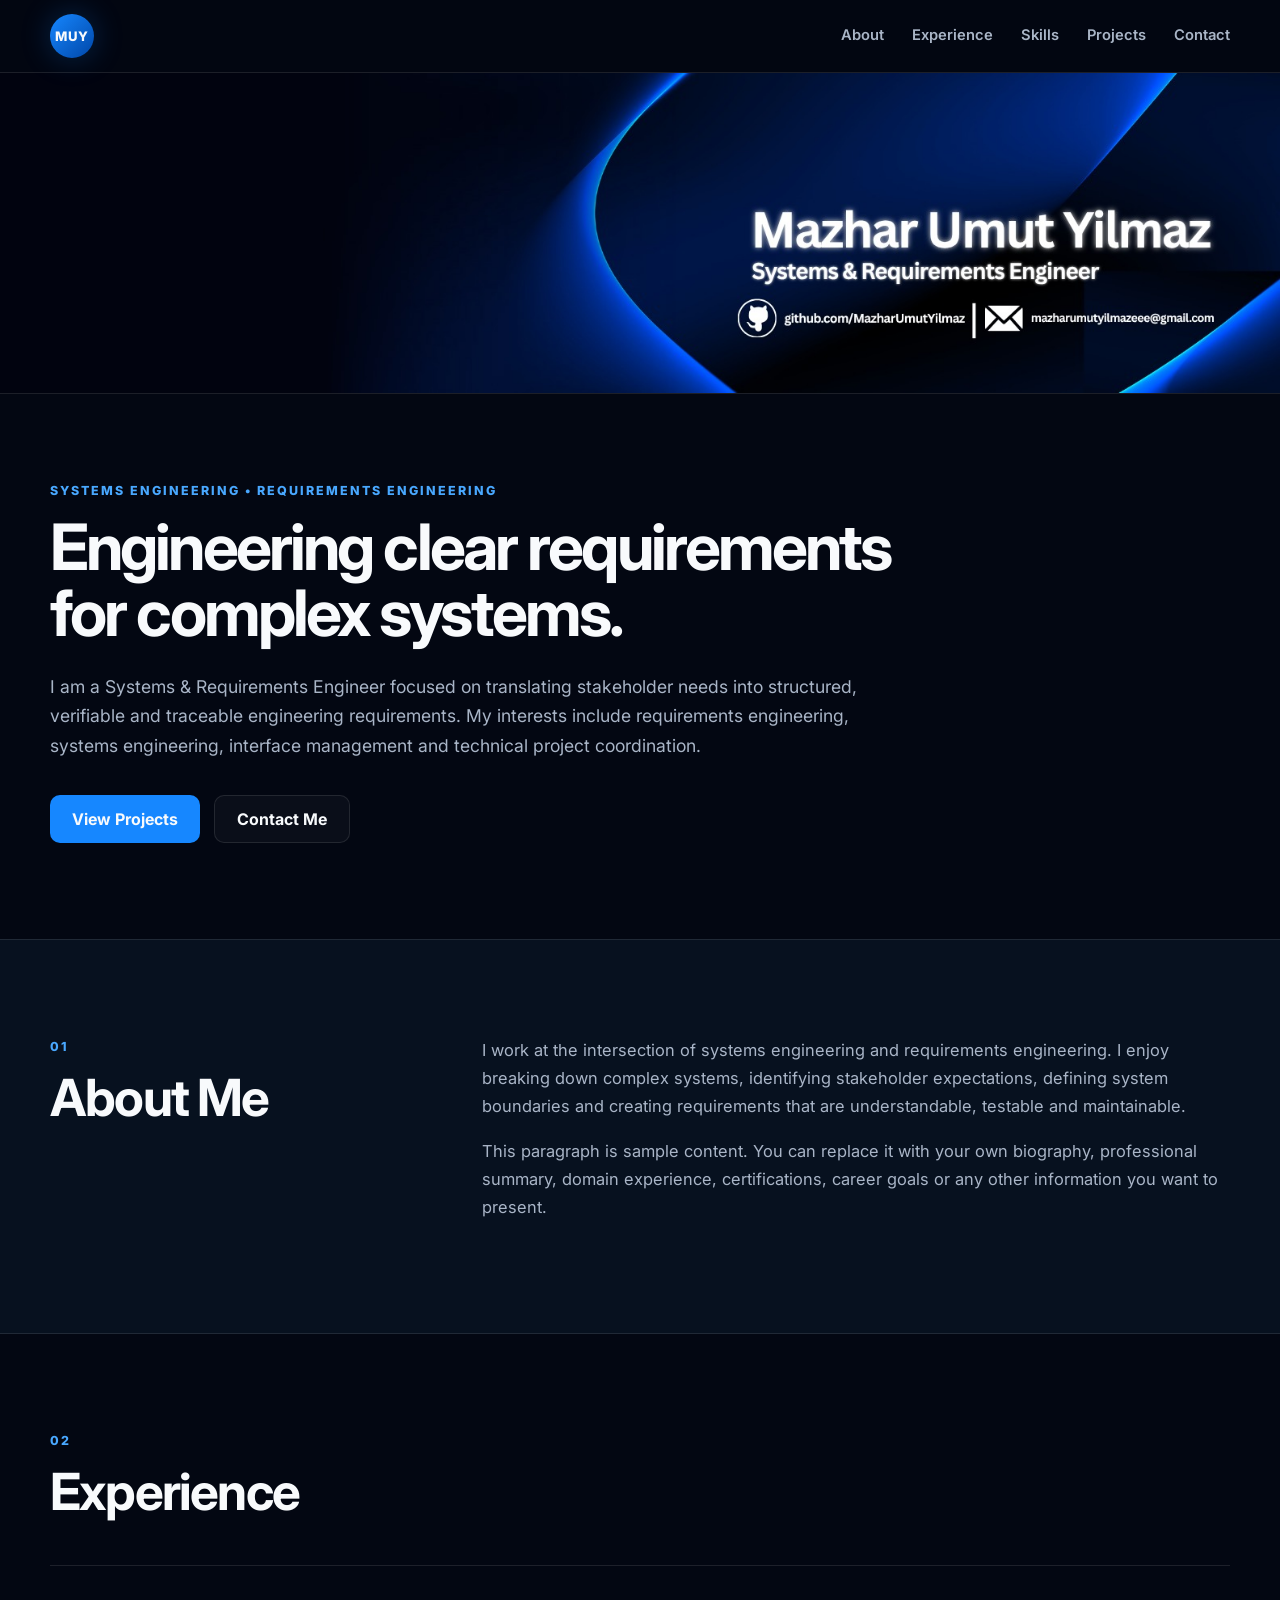
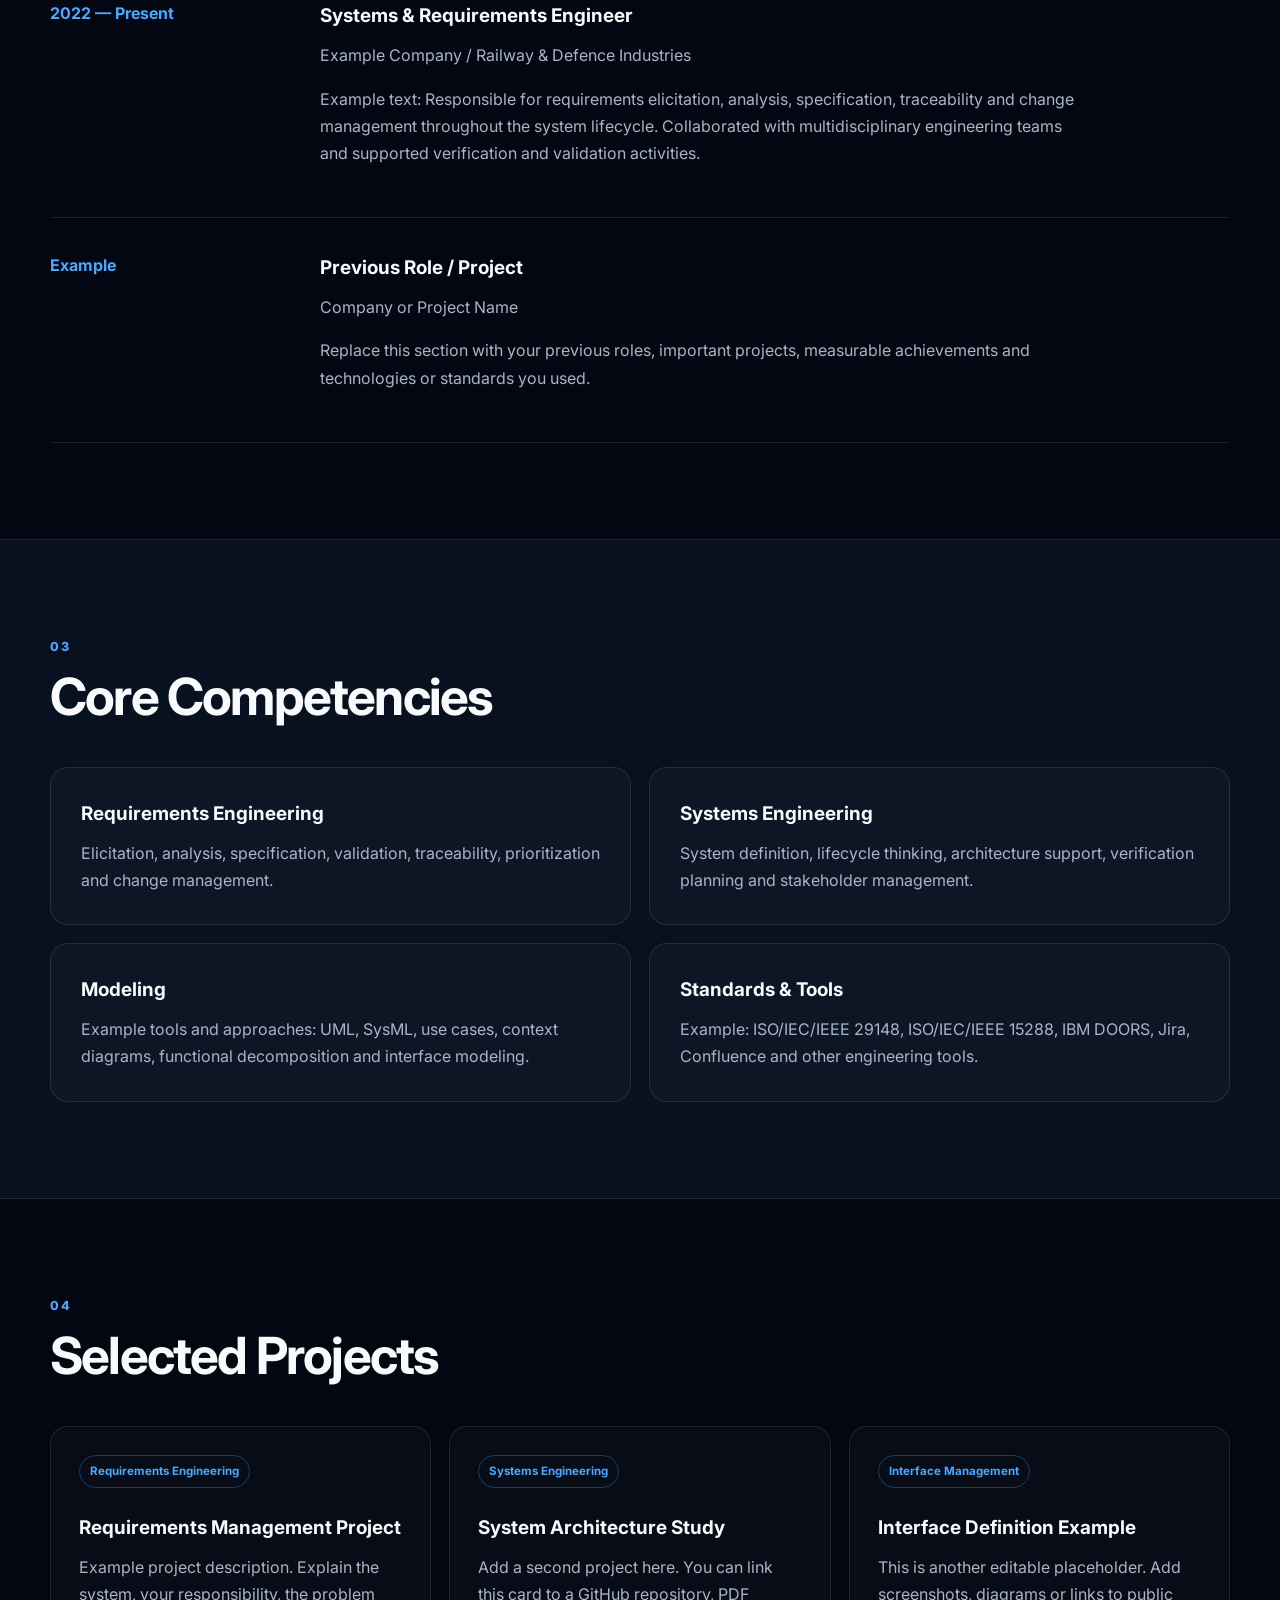
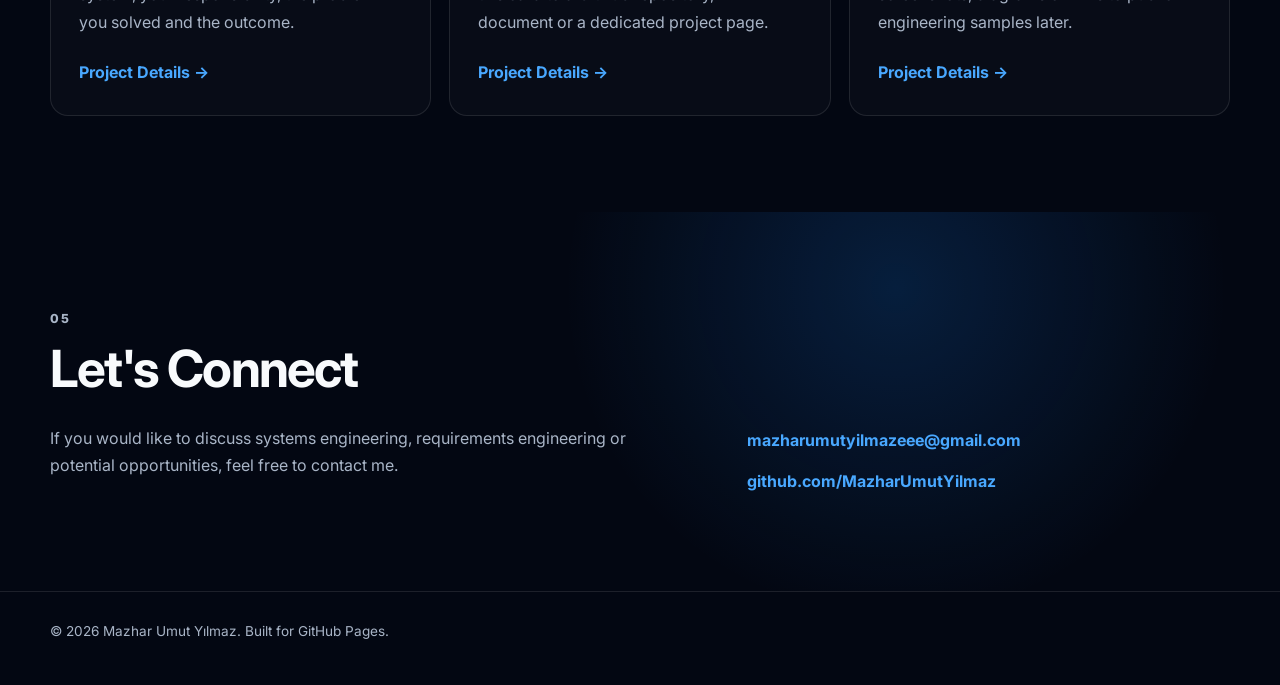
==== index.html @ 749cd2ac "Add files via upload" ====
<!DOCTYPE html>
<html lang="en">
<head>
  <meta charset="UTF-8" />
  <meta name="viewport" content="width=device-width, initial-scale=1.0" />
  <meta name="description" content="Mazhar Umut Yılmaz - Systems & Requirements Engineer portfolio" />
  <title>Mazhar Umut Yılmaz | Systems & Requirements Engineer</title>

  <link rel="preconnect" href="https://fonts.googleapis.com">
  <link rel="preconnect" href="https://fonts.gstatic.com" crossorigin>
  <link href="https://fonts.googleapis.com/css2?family=Inter:wght@400;500;600;700&display=swap" rel="stylesheet">

  <link rel="stylesheet" href="styles.css" />
</head>
<body>

  <header class="site-header">
    <div class="container nav-wrapper">
      <a class="brand" href="#home">MUY</a>

      <nav class="nav">
        <a href="#about">About</a>
        <a href="#experience">Experience</a>
        <a href="#skills">Skills</a>
        <a href="#projects">Projects</a>
        <a href="#contact">Contact</a>
      </nav>
    </div>
  </header>

  <main id="home">

    <!-- HERO / BANNER -->
    <section class="hero">
      <img
        src="assets/banner.jpeg"
        alt="Mazhar Umut Yılmaz - Systems & Requirements Engineer"
        class="hero-image"
      />
    </section>

    <!-- INTRO -->
    <section class="section intro-section">
      <div class="container">
        <p class="eyebrow">SYSTEMS ENGINEERING • REQUIREMENTS ENGINEERING</p>

        <h1>Engineering clear requirements for complex systems.</h1>

        <p class="lead">
          I am a Systems & Requirements Engineer focused on translating stakeholder
          needs into structured, verifiable and traceable engineering requirements.
          My interests include requirements engineering, systems engineering,
          interface management and technical project coordination.
        </p>

        <div class="button-row">
          <a class="button primary" href="#projects">View Projects</a>
          <a class="button secondary" href="#contact">Contact Me</a>
        </div>
      </div>
    </section>

    <!-- ABOUT -->
    <section class="section alt" id="about">
      <div class="container two-column">
        <div>
          <p class="section-number">01</p>
          <h2>About Me</h2>
        </div>

        <div class="content">
          <p>
            I work at the intersection of systems engineering and requirements
            engineering. I enjoy breaking down complex systems, identifying
            stakeholder expectations, defining system boundaries and creating
            requirements that are understandable, testable and maintainable.
          </p>

          <p>
            This paragraph is sample content. You can replace it with your own
            biography, professional summary, domain experience, certifications,
            career goals or any other information you want to present.
          </p>
        </div>
      </div>
    </section>

    <!-- EXPERIENCE -->
    <section class="section" id="experience">
      <div class="container">
        <p class="section-number">02</p>
        <h2>Experience</h2>

        <div class="timeline">
          <article class="timeline-item">
            <div class="timeline-date">2022 — Present</div>
            <div>
              <h3>Systems & Requirements Engineer</h3>
              <p class="muted">Example Company / Railway & Defence Industries</p>
              <p>
                Example text: Responsible for requirements elicitation, analysis,
                specification, traceability and change management throughout the
                system lifecycle. Collaborated with multidisciplinary engineering
                teams and supported verification and validation activities.
              </p>
            </div>
          </article>

          <article class="timeline-item">
            <div class="timeline-date">Example</div>
            <div>
              <h3>Previous Role / Project</h3>
              <p class="muted">Company or Project Name</p>
              <p>
                Replace this section with your previous roles, important projects,
                measurable achievements and technologies or standards you used.
              </p>
            </div>
          </article>
        </div>
      </div>
    </section>

    <!-- SKILLS -->
    <section class="section alt" id="skills">
      <div class="container">
        <p class="section-number">03</p>
        <h2>Core Competencies</h2>

        <div class="cards">
          <article class="card">
            <h3>Requirements Engineering</h3>
            <p>
              Elicitation, analysis, specification, validation, traceability,
              prioritization and change management.
            </p>
          </article>

          <article class="card">
            <h3>Systems Engineering</h3>
            <p>
              System definition, lifecycle thinking, architecture support,
              verification planning and stakeholder management.
            </p>
          </article>

          <article class="card">
            <h3>Modeling</h3>
            <p>
              Example tools and approaches: UML, SysML, use cases, context
              diagrams, functional decomposition and interface modeling.
            </p>
          </article>

          <article class="card">
            <h3>Standards & Tools</h3>
            <p>
              Example: ISO/IEC/IEEE 29148, ISO/IEC/IEEE 15288, IBM DOORS,
              Jira, Confluence and other engineering tools.
            </p>
          </article>
        </div>
      </div>
    </section>

    <!-- PROJECTS -->
    <section class="section" id="projects">
      <div class="container">
        <p class="section-number">04</p>
        <h2>Selected Projects</h2>

        <div class="project-grid">
          <article class="project-card">
            <span class="tag">Requirements Engineering</span>
            <h3>Requirements Management Project</h3>
            <p>
              Example project description. Explain the system, your responsibility,
              the problem you solved and the outcome.
            </p>
            <a href="#" aria-label="Open project">Project Details →</a>
          </article>

          <article class="project-card">
            <span class="tag">Systems Engineering</span>
            <h3>System Architecture Study</h3>
            <p>
              Add a second project here. You can link this card to a GitHub
              repository, PDF document or a dedicated project page.
            </p>
            <a href="#" aria-label="Open project">Project Details →</a>
          </article>

          <article class="project-card">
            <span class="tag">Interface Management</span>
            <h3>Interface Definition Example</h3>
            <p>
              This is another editable placeholder. Add screenshots, diagrams or
              links to public engineering samples later.
            </p>
            <a href="#" aria-label="Open project">Project Details →</a>
          </article>
        </div>
      </div>
    </section>

    <!-- CONTACT -->
    <section class="section contact-section" id="contact">
      <div class="container contact-box">
        <div>
          <p class="section-number">05</p>
          <h2>Let's Connect</h2>
          <p>
            If you would like to discuss systems engineering, requirements
            engineering or potential opportunities, feel free to contact me.
          </p>
        </div>

        <div class="contact-links">
          <a href="mailto:mazharumutyilmazeee@gmail.com">
            mazharumutyilmazeee@gmail.com
          </a>

          <a href="https://github.com/MazharUmutYilmaz" target="_blank" rel="noopener">
            github.com/MazharUmutYilmaz
          </a>
        </div>
      </div>
    </section>

  </main>

  <footer class="footer">
    <div class="container">
      <p>© 2026 Mazhar Umut Yılmaz. Built for GitHub Pages.</p>
    </div>
  </footer>

</body>
</html>
---- styles.css ----
/* =========================
   EASY CUSTOMIZATION
   Change the values below to quickly update the theme.
   ========================= */
:root {
  --bg: #030712;
  --bg-alt: #07111f;
  --card: #0b1628;
  --text: #f8fafc;
  --muted: #a9b5c7;
  --line: rgba(255, 255, 255, 0.10);
  --accent: #1687ff;
  --accent-2: #49a8ff;
  --max-width: 1180px;
}

/* =========================
   BASE
   ========================= */
* {
  box-sizing: border-box;
}

html {
  scroll-behavior: smooth;
}

body {
  margin: 0;
  background: var(--bg);
  color: var(--text);
  font-family: "Inter", Arial, sans-serif;
  line-height: 1.7;
}

a {
  color: inherit;
  text-decoration: none;
}

img {
  display: block;
  max-width: 100%;
}

.container {
  width: min(calc(100% - 40px), var(--max-width));
  margin: 0 auto;
}

/* =========================
   HEADER
   ========================= */
.site-header {
  position: sticky;
  top: 0;
  z-index: 100;
  background: rgba(3, 7, 18, 0.88);
  backdrop-filter: blur(14px);
  border-bottom: 1px solid var(--line);
}

.nav-wrapper {
  min-height: 72px;
  display: flex;
  align-items: center;
  justify-content: space-between;
  gap: 30px;
}

.brand {
  width: 44px;
  height: 44px;
  display: grid;
  place-items: center;
  border-radius: 50%;
  font-size: 0.82rem;
  font-weight: 800;
  letter-spacing: 0.05em;
  background: linear-gradient(135deg, var(--accent), #0047a8);
  box-shadow: 0 0 30px rgba(22, 135, 255, 0.25);
}

.nav {
  display: flex;
  flex-wrap: wrap;
  gap: 28px;
}

.nav a {
  color: var(--muted);
  font-size: 0.92rem;
  font-weight: 600;
  transition: 0.2s ease;
}

.nav a:hover {
  color: var(--text);
}

/* =========================
   HERO
   ========================= */
.hero {
  width: 100%;
  overflow: hidden;
  border-bottom: 1px solid var(--line);
  background: #020610;
}

.hero-image {
  width: 100%;
  height: auto;
  object-fit: cover;
}

/* =========================
   SECTIONS
   ========================= */
.section {
  padding: 96px 0;
}

.section.alt {
  background: var(--bg-alt);
  border-top: 1px solid var(--line);
  border-bottom: 1px solid var(--line);
}

.intro-section {
  padding-top: 86px;
}

.eyebrow,
.section-number {
  color: var(--accent-2);
  font-size: 0.78rem;
  font-weight: 800;
  letter-spacing: 0.16em;
}

h1,
h2,
h3,
p {
  margin-top: 0;
}

h1 {
  max-width: 900px;
  margin-bottom: 26px;
  font-size: clamp(2.4rem, 5vw, 5rem);
  line-height: 1.03;
  letter-spacing: -0.045em;
}

h2 {
  margin-bottom: 28px;
  font-size: clamp(2rem, 4vw, 3.4rem);
  line-height: 1.08;
  letter-spacing: -0.035em;
}

h3 {
  margin-bottom: 10px;
  font-size: 1.18rem;
}

.lead {
  max-width: 850px;
  color: var(--muted);
  font-size: 1.1rem;
}

.muted {
  color: var(--muted);
}

.two-column {
  display: grid;
  grid-template-columns: 0.8fr 1.7fr;
  gap: 80px;
}

.content p {
  color: var(--muted);
  font-size: 1.03rem;
}

/* =========================
   BUTTONS
   ========================= */
.button-row {
  display: flex;
  flex-wrap: wrap;
  gap: 14px;
  margin-top: 34px;
}

.button {
  display: inline-flex;
  align-items: center;
  justify-content: center;
  min-height: 48px;
  padding: 0 22px;
  border-radius: 10px;
  font-weight: 700;
  transition: transform 0.2s ease, opacity 0.2s ease;
}

.button:hover {
  transform: translateY(-2px);
}

.button.primary {
  background: var(--accent);
}

.button.secondary {
  border: 1px solid var(--line);
  background: rgba(255,255,255,0.03);
}

/* =========================
   EXPERIENCE
   ========================= */
.timeline {
  margin-top: 46px;
  border-top: 1px solid var(--line);
}

.timeline-item {
  display: grid;
  grid-template-columns: 220px 1fr;
  gap: 50px;
  padding: 34px 0;
  border-bottom: 1px solid var(--line);
}

.timeline-date {
  color: var(--accent-2);
  font-weight: 700;
}

.timeline-item p {
  max-width: 760px;
  color: var(--muted);
}

/* =========================
   SKILLS
   ========================= */
.cards {
  display: grid;
  grid-template-columns: repeat(2, 1fr);
  gap: 18px;
  margin-top: 42px;
}

.card,
.project-card {
  border: 1px solid var(--line);
  border-radius: 18px;
  background: rgba(255,255,255,0.025);
}

.card {
  padding: 30px;
}

.card p {
  margin-bottom: 0;
  color: var(--muted);
}

/* =========================
   PROJECTS
   ========================= */
.project-grid {
  display: grid;
  grid-template-columns: repeat(3, 1fr);
  gap: 18px;
  margin-top: 42px;
}

.project-card {
  min-height: 290px;
  padding: 28px;
  display: flex;
  flex-direction: column;
}

.project-card p {
  color: var(--muted);
  flex-grow: 1;
}

.project-card a {
  color: var(--accent-2);
  font-weight: 700;
}

.tag {
  width: fit-content;
  margin-bottom: 24px;
  padding: 6px 10px;
  border: 1px solid rgba(73, 168, 255, 0.3);
  border-radius: 999px;
  color: var(--accent-2);
  font-size: 0.72rem;
  font-weight: 700;
}

/* =========================
   CONTACT
   ========================= */
.contact-section {
  background:
    radial-gradient(circle at 70% 20%, rgba(22, 135, 255, 0.18), transparent 35%),
    var(--bg);
}

.contact-box {
  display: grid;
  grid-template-columns: 1.3fr 1fr;
  gap: 70px;
  align-items: end;
}

.contact-box p {
  max-width: 650px;
  color: var(--muted);
}

.contact-links {
  display: flex;
  flex-direction: column;
  gap: 14px;
  align-items: flex-start;
}

.contact-links a {
  color: var(--accent-2);
  font-weight: 700;
  word-break: break-word;
}

/* =========================
   FOOTER
   ========================= */
.footer {
  padding: 28px 0;
  border-top: 1px solid var(--line);
  color: var(--muted);
  font-size: 0.85rem;
}

/* =========================
   RESPONSIVE
   ========================= */
@media (max-width: 900px) {
  .two-column,
  .contact-box {
    grid-template-columns: 1fr;
    gap: 30px;
  }

  .project-grid {
    grid-template-columns: 1fr;
  }

  .cards {
    grid-template-columns: 1fr;
  }

  .timeline-item {
    grid-template-columns: 1fr;
    gap: 8px;
  }
}

@media (max-width: 700px) {
  .site-header {
    position: static;
  }

  .nav-wrapper {
    padding: 14px 0;
    align-items: flex-start;
  }

  .nav {
    justify-content: flex-end;
    gap: 12px 18px;
  }

  .nav a {
    font-size: 0.78rem;
  }

  .section {
    padding: 72px 0;
  }

  h1 {
    font-size: clamp(2.2rem, 12vw, 3.8rem);
  }
}

@media (max-width: 520px) {
  .container {
    width: min(calc(100% - 28px), var(--max-width));
  }

  .nav {
    display: none;
  }

  .hero-image {
    min-height: 170px;
    object-position: center;
  }
}
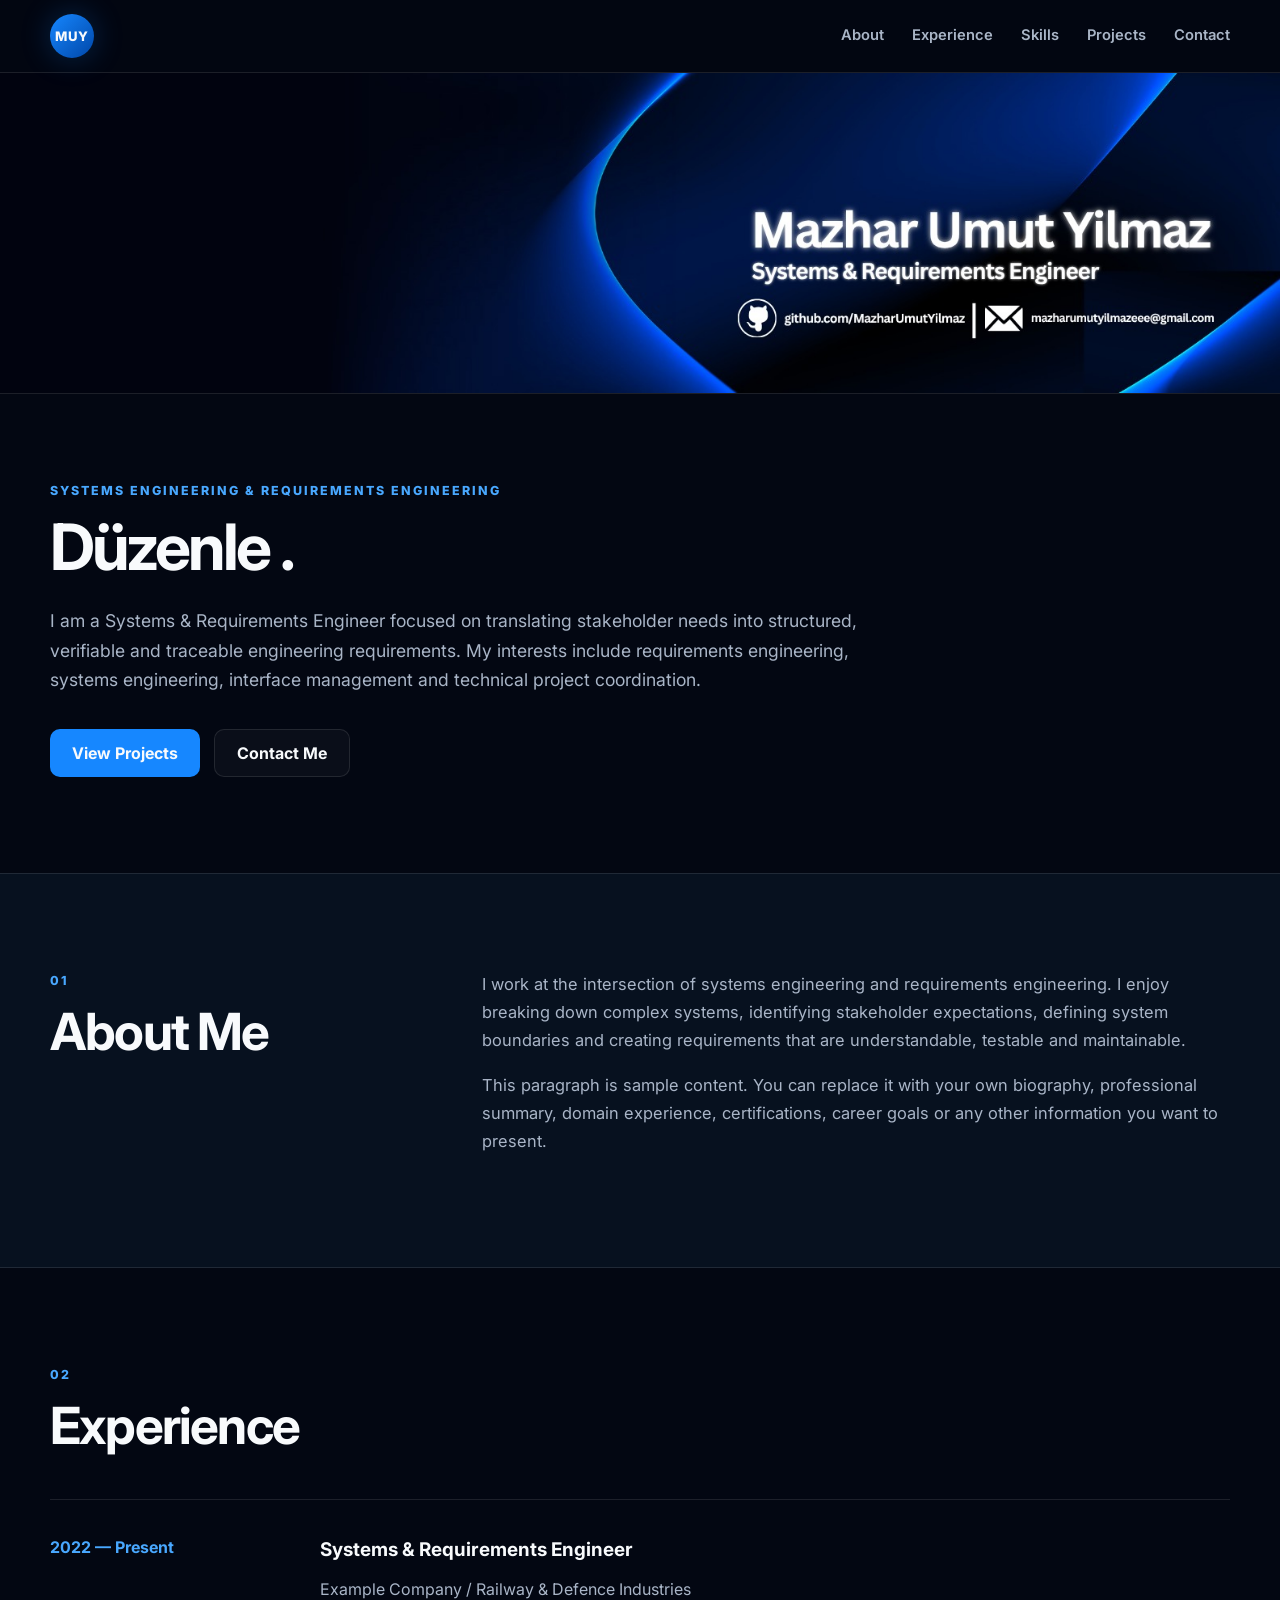
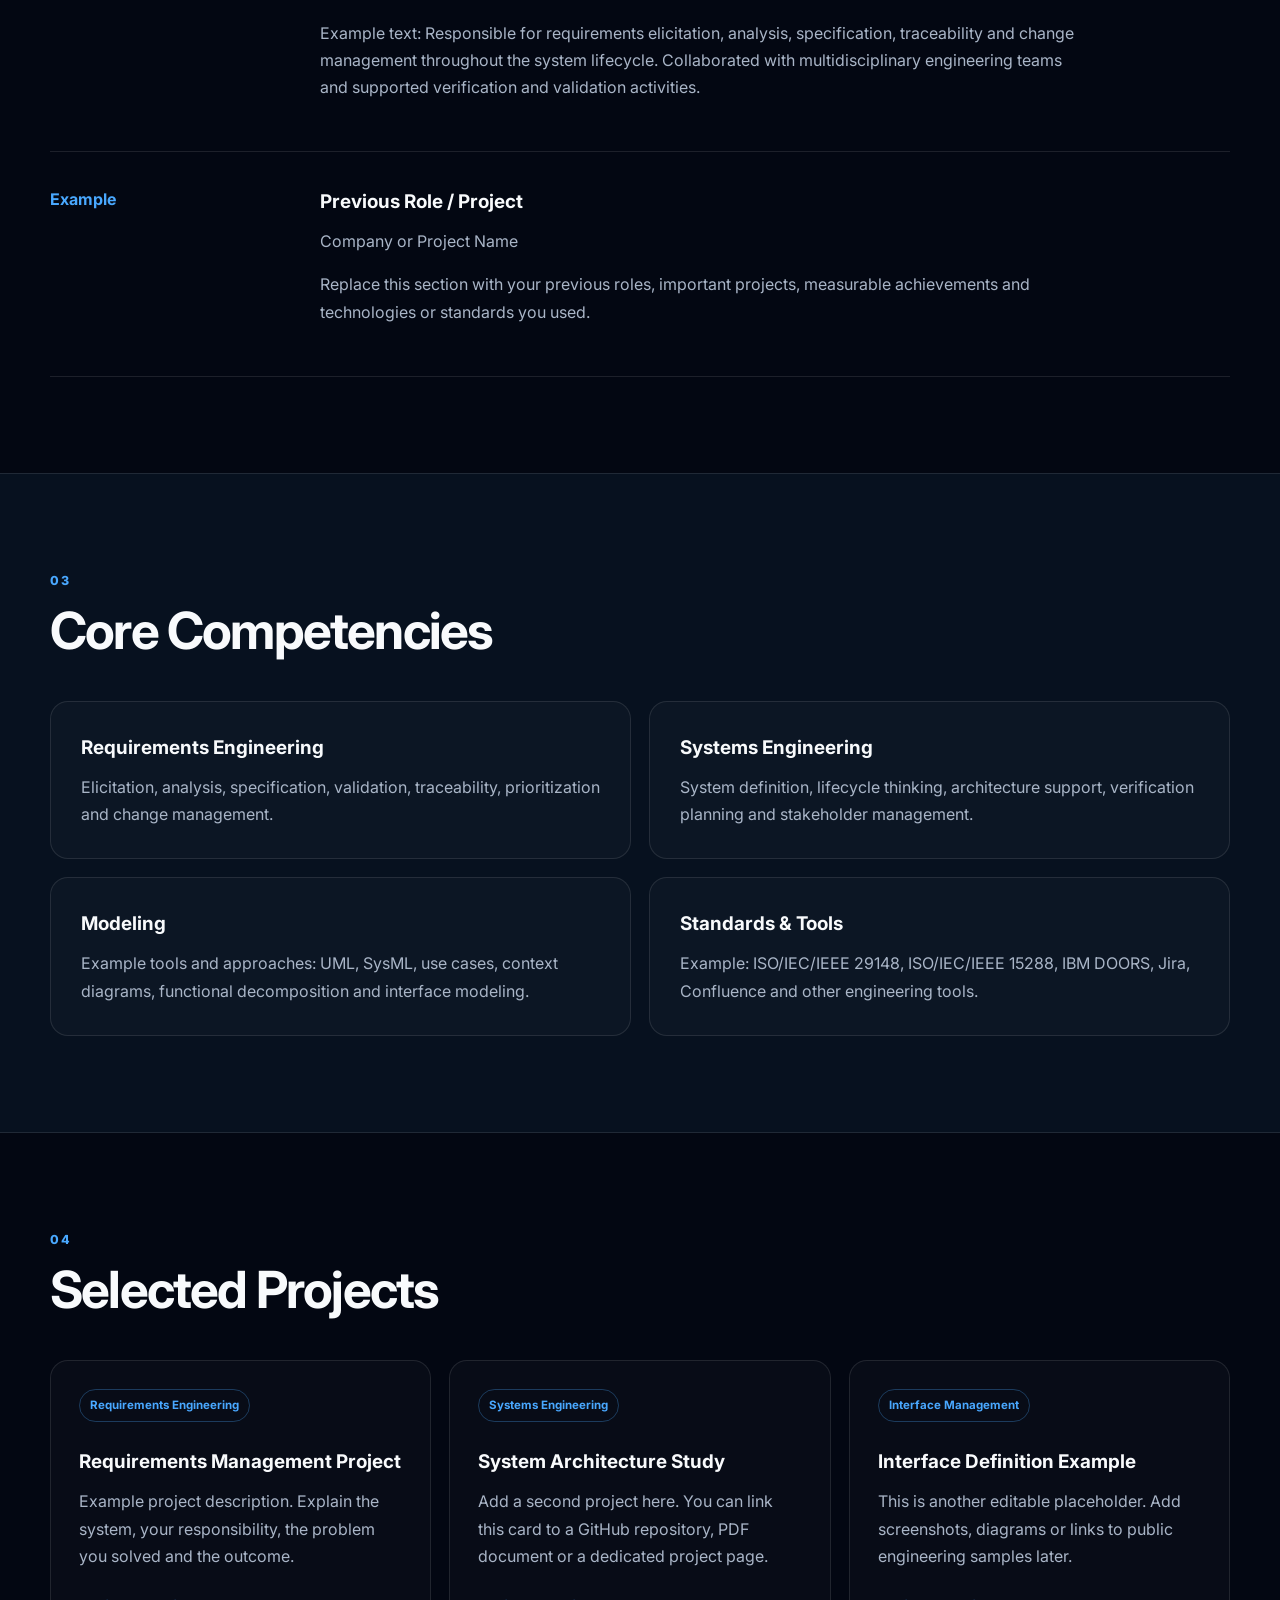
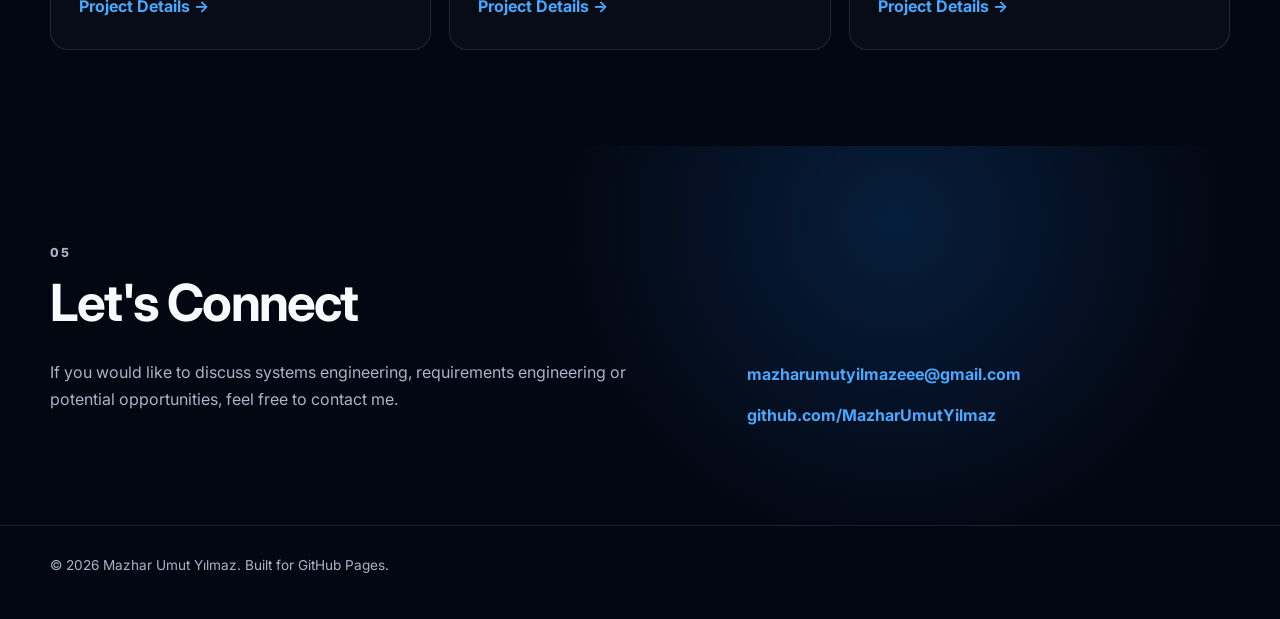
==== commit e8cf5f78: "Update index.html" ====
--- a/index.html
+++ b/index.html
@@ -3,7 +3,7 @@
 <head>
   <meta charset="UTF-8" />
   <meta name="viewport" content="width=device-width, initial-scale=1.0" />
-  <meta name="description" content="Mazhar Umut Yılmaz - Systems & Requirements Engineer portfolio" />
+  <meta name="description" content="Mazhar Umut Yılmaz - Systems & Requirements Engineer Portfolio" />
   <title>Mazhar Umut Yılmaz | Systems & Requirements Engineer</title>
 
   <link rel="preconnect" href="https://fonts.googleapis.com">
@@ -42,9 +42,9 @@
     <!-- INTRO -->
     <section class="section intro-section">
       <div class="container">
-        <p class="eyebrow">SYSTEMS ENGINEERING • REQUIREMENTS ENGINEERING</p>
-
-        <h1>Engineering clear requirements for complex systems.</h1>
+        <p class="eyebrow">SYSTEMS ENGINEERING & REQUIREMENTS ENGINEERING</p>
+
+        <h1>Düzenle .</h1>
 
         <p class="lead">
           I am a Systems & Requirements Engineer focused on translating stakeholder
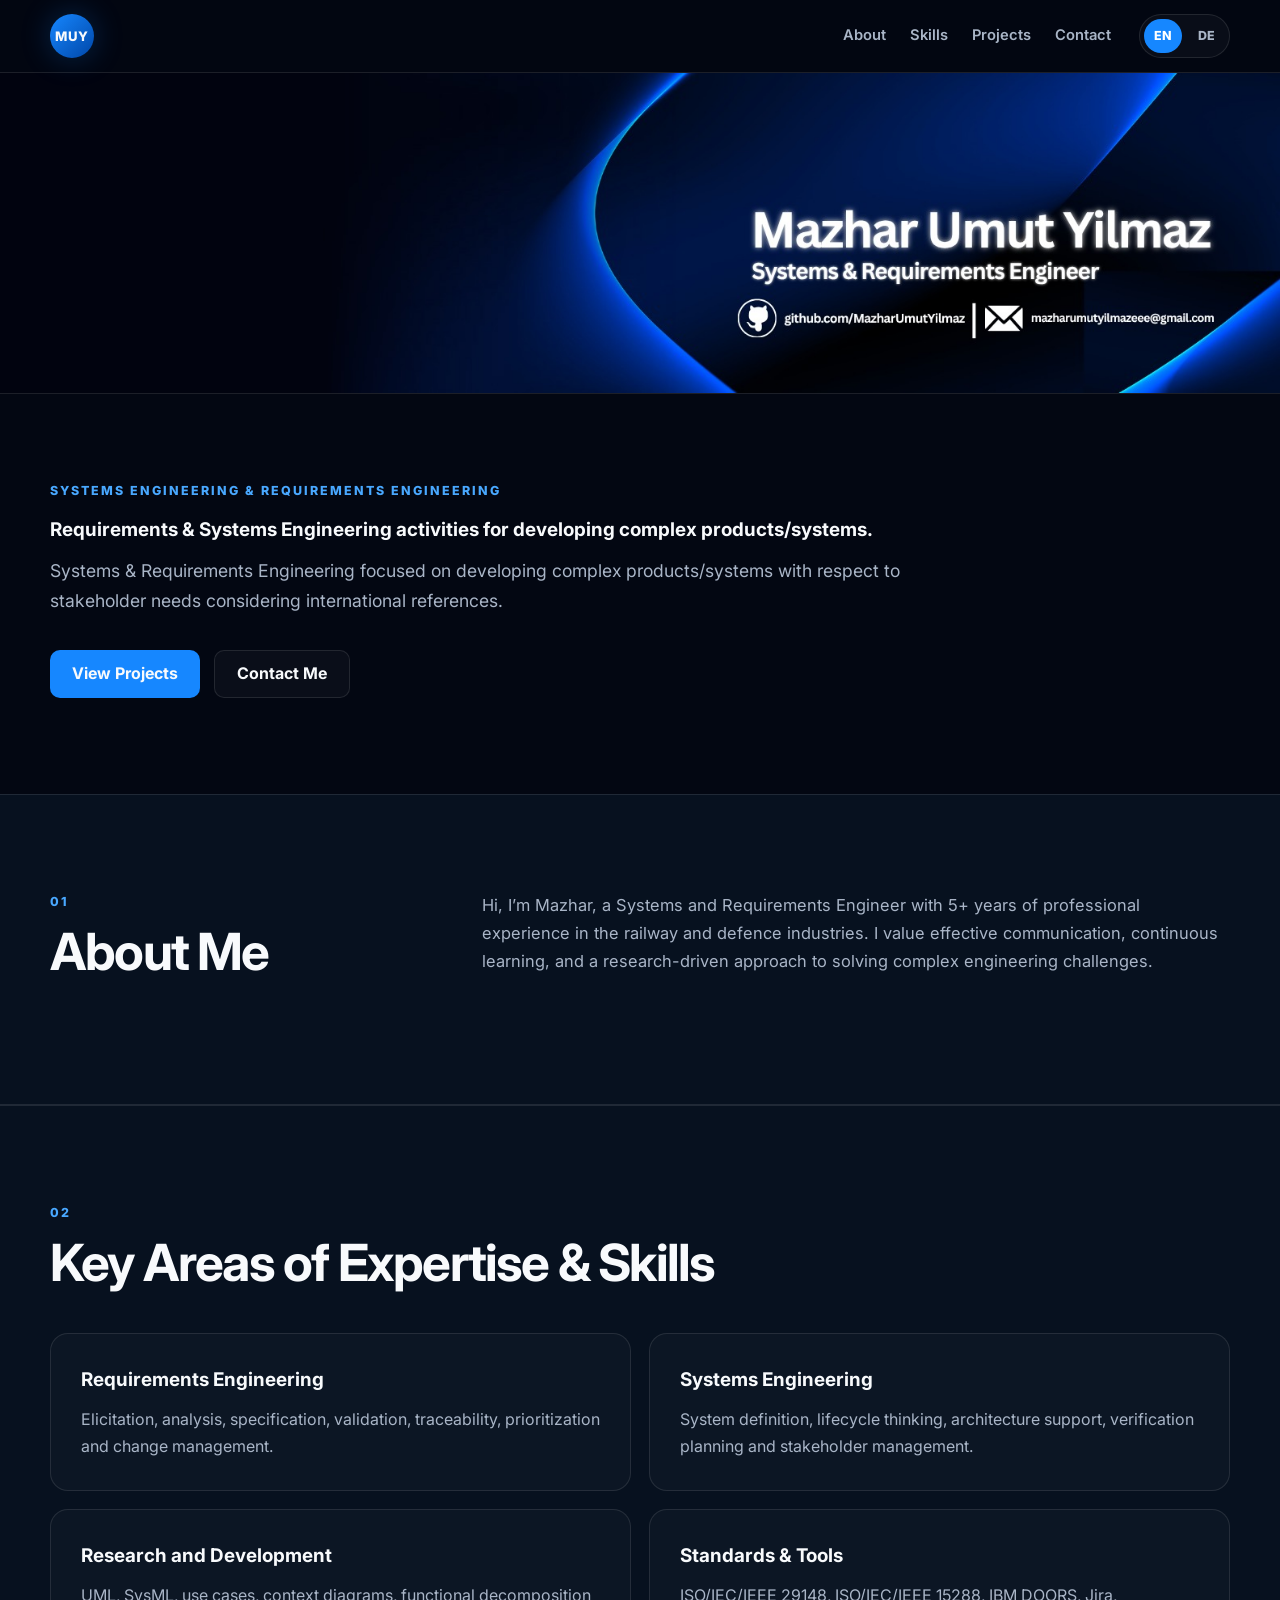
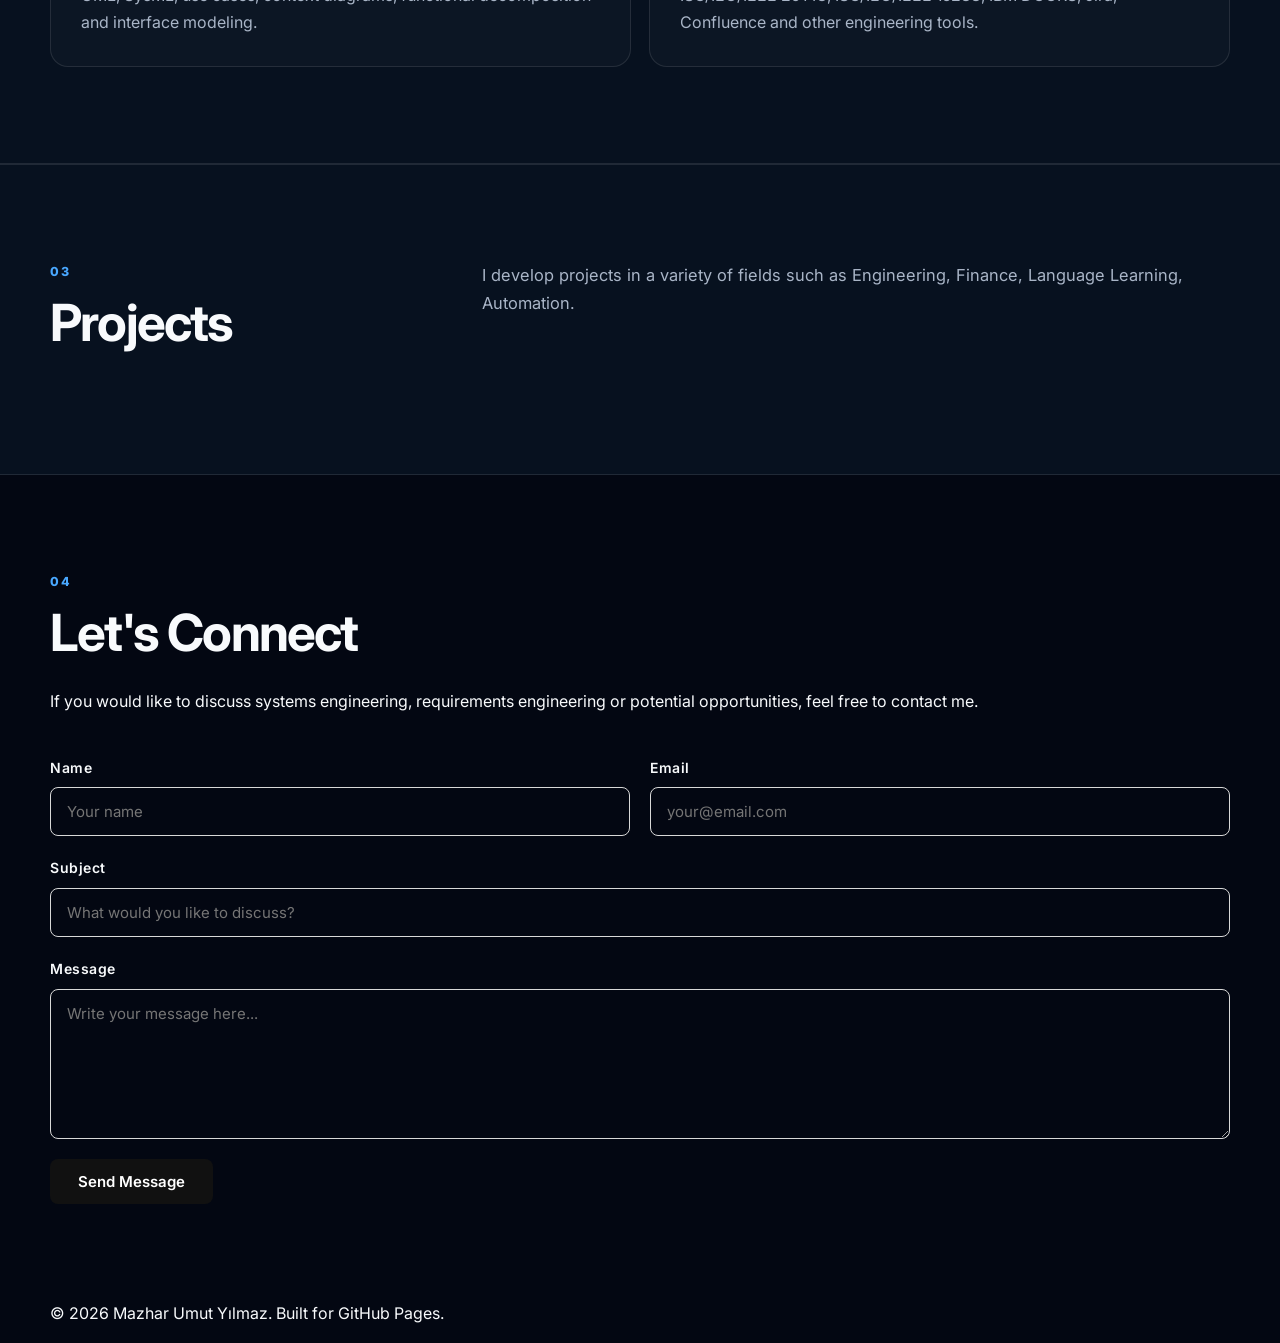
==== commit 26349f6c: "Add files via upload" ====
--- a/index.html
+++ b/index.html
@@ -3,34 +3,45 @@
 <head>
   <meta charset="UTF-8" />
   <meta name="viewport" content="width=device-width, initial-scale=1.0" />
-  <meta name="description" content="Mazhar Umut Yılmaz - Systems & Requirements Engineer Portfolio" />
+
   <title>Mazhar Umut Yılmaz | Systems & Requirements Engineer</title>
+  <meta name="description" content="Portfolio of Mazhar Umut Yılmaz, Systems & Requirements Engineer." />
+
+  <!-- Replace YOUR-USERNAME below with your actual GitHub username if needed. -->
+  <link rel="canonical" href="https://MazharUmutYilmaz.github.io/" />
+  <link rel="alternate" hreflang="en" href="https://MazharUmutYilmaz.github.io/" />
+  <link rel="alternate" hreflang="de" href="https://MazharUmutYilmaz.github.io/de/" />
+  <link rel="alternate" hreflang="x-default" href="https://MazharUmutYilmaz.github.io/" />
 
   <link rel="preconnect" href="https://fonts.googleapis.com">
   <link rel="preconnect" href="https://fonts.gstatic.com" crossorigin>
-  <link href="https://fonts.googleapis.com/css2?family=Inter:wght@400;500;600;700&display=swap" rel="stylesheet">
-
+  <link href="https://fonts.googleapis.com/css2?family=Inter:wght@400;500;600;700;800&display=swap" rel="stylesheet">
   <link rel="stylesheet" href="styles.css" />
 </head>
 <body>
 
   <header class="site-header">
     <div class="container nav-wrapper">
-      <a class="brand" href="#home">MUY</a>
-
-      <nav class="nav">
-        <a href="#about">About</a>
-        <a href="#experience">Experience</a>
-        <a href="#skills">Skills</a>
-        <a href="#projects">Projects</a>
-        <a href="#contact">Contact</a>
-      </nav>
+      <a class="brand" href="#home" aria-label="Home">MUY</a>
+
+      <div class="nav-area">
+        <nav class="nav" aria-label="Primary navigation">
+          <a href="#about">About</a>
+          <a href="#skills">Skills</a>
+          <a href="#projects">Projects</a>
+          <a href="#contact">Contact</a>
+        </nav>
+
+        <div class="language-switcher" aria-label="Language">
+          <a class="active" href="./" lang="en" aria-current="page">EN</a>
+          <a href="de/" lang="de">DE</a>
+        </div>
+      </div>
     </div>
   </header>
 
   <main id="home">
 
-    <!-- HERO / BANNER -->
     <section class="hero">
       <img
         src="assets/banner.jpeg"
@@ -39,18 +50,16 @@
       />
     </section>
 
-    <!-- INTRO -->
     <section class="section intro-section">
       <div class="container">
         <p class="eyebrow">SYSTEMS ENGINEERING & REQUIREMENTS ENGINEERING</p>
 
-        <h1>Düzenle .</h1>
+        <h3>Requirements & Systems Engineering activities for developing complex products/systems.</h3>
 
         <p class="lead">
-          I am a Systems & Requirements Engineer focused on translating stakeholder
-          needs into structured, verifiable and traceable engineering requirements.
-          My interests include requirements engineering, systems engineering,
-          interface management and technical project coordination.
+          Systems & Requirements Engineering 
+          focused on developing complex products/systems with respect to stakeholder needs
+          considering international references.
         </p>
 
         <div class="button-row">
@@ -60,7 +69,6 @@
       </div>
     </section>
 
-    <!-- ABOUT -->
     <section class="section alt" id="about">
       <div class="container two-column">
         <div>
@@ -69,63 +77,16 @@
         </div>
 
         <div class="content">
-          <p>
-            I work at the intersection of systems engineering and requirements
-            engineering. I enjoy breaking down complex systems, identifying
-            stakeholder expectations, defining system boundaries and creating
-            requirements that are understandable, testable and maintainable.
+          <p>       
+            Hi, I’m Mazhar, a Systems and Requirements Engineer with 5+ years of professional experience in the railway and defence industries.
+            I value effective communication, continuous learning, and a research-driven approach to solving complex engineering challenges.
           </p>
-
-          <p>
-            This paragraph is sample content. You can replace it with your own
-            biography, professional summary, domain experience, certifications,
-            career goals or any other information you want to present.
-          </p>
-        </div>
-      </div>
-    </section>
-
-    <!-- EXPERIENCE -->
-    <section class="section" id="experience">
+    </section>
+
+    <section class="section alt" id="skills">
       <div class="container">
         <p class="section-number">02</p>
-        <h2>Experience</h2>
-
-        <div class="timeline">
-          <article class="timeline-item">
-            <div class="timeline-date">2022 — Present</div>
-            <div>
-              <h3>Systems & Requirements Engineer</h3>
-              <p class="muted">Example Company / Railway & Defence Industries</p>
-              <p>
-                Example text: Responsible for requirements elicitation, analysis,
-                specification, traceability and change management throughout the
-                system lifecycle. Collaborated with multidisciplinary engineering
-                teams and supported verification and validation activities.
-              </p>
-            </div>
-          </article>
-
-          <article class="timeline-item">
-            <div class="timeline-date">Example</div>
-            <div>
-              <h3>Previous Role / Project</h3>
-              <p class="muted">Company or Project Name</p>
-              <p>
-                Replace this section with your previous roles, important projects,
-                measurable achievements and technologies or standards you used.
-              </p>
-            </div>
-          </article>
-        </div>
-      </div>
-    </section>
-
-    <!-- SKILLS -->
-    <section class="section alt" id="skills">
-      <div class="container">
-        <p class="section-number">03</p>
-        <h2>Core Competencies</h2>
+        <h2>Key Areas of Expertise & Skills</h2>
 
         <div class="cards">
           <article class="card">
@@ -145,88 +106,117 @@
           </article>
 
           <article class="card">
-            <h3>Modeling</h3>
-            <p>
-              Example tools and approaches: UML, SysML, use cases, context
-              diagrams, functional decomposition and interface modeling.
+            <h3>Research and Development</h3>
+            <p>
+              UML, SysML, use cases, context diagrams, functional decomposition
+              and interface modeling.
             </p>
           </article>
 
           <article class="card">
             <h3>Standards & Tools</h3>
             <p>
-              Example: ISO/IEC/IEEE 29148, ISO/IEC/IEEE 15288, IBM DOORS,
-              Jira, Confluence and other engineering tools.
-            </p>
-          </article>
-        </div>
-      </div>
-    </section>
-
-    <!-- PROJECTS -->
-    <section class="section" id="projects">
-      <div class="container">
-        <p class="section-number">04</p>
-        <h2>Selected Projects</h2>
-
-        <div class="project-grid">
-          <article class="project-card">
-            <span class="tag">Requirements Engineering</span>
-            <h3>Requirements Management Project</h3>
-            <p>
-              Example project description. Explain the system, your responsibility,
-              the problem you solved and the outcome.
-            </p>
-            <a href="#" aria-label="Open project">Project Details →</a>
-          </article>
-
-          <article class="project-card">
-            <span class="tag">Systems Engineering</span>
-            <h3>System Architecture Study</h3>
-            <p>
-              Add a second project here. You can link this card to a GitHub
-              repository, PDF document or a dedicated project page.
-            </p>
-            <a href="#" aria-label="Open project">Project Details →</a>
-          </article>
-
-          <article class="project-card">
-            <span class="tag">Interface Management</span>
-            <h3>Interface Definition Example</h3>
-            <p>
-              This is another editable placeholder. Add screenshots, diagrams or
-              links to public engineering samples later.
-            </p>
-            <a href="#" aria-label="Open project">Project Details →</a>
-          </article>
-        </div>
-      </div>
-    </section>
-
-    <!-- CONTACT -->
+              ISO/IEC/IEEE 29148, ISO/IEC/IEEE 15288, IBM DOORS, Jira,
+              Confluence and other engineering tools.
+            </p>
+          </article>
+        </div>
+      </div>
+    </section>
+
+    <section class="section alt" id="projects">
+      <div class="container two-column">
+        <div>
+          <p class="section-number">03</p>
+          <h2>Projects</h2>
+        </div>
+
+        <div class="content">
+          <p>       
+            I develop projects in a variety of fields such as Engineering, Finance, Language Learning, Automation.
+          </p>
+    </section>
+
     <section class="section contact-section" id="contact">
       <div class="container contact-box">
-        <div>
-          <p class="section-number">05</p>
+    
+        <div class="contact-info">
+          <p class="section-number">04</p>
           <h2>Let's Connect</h2>
+    
           <p>
             If you would like to discuss systems engineering, requirements
             engineering or potential opportunities, feel free to contact me.
           </p>
         </div>
 
-        <div class="contact-links">
-          <a href="mailto:mazharumutyilmazeee@gmail.com">
-            mazharumutyilmazeee@gmail.com
-          </a>
-
-          <a href="https://github.com/MazharUmutYilmaz" target="_blank" rel="noopener">
-            github.com/MazharUmutYilmaz
-          </a>
-        </div>
-      </div>
-    </section>
-
+    
+        <form
+        class="contact-form"
+        action="https://formspree.io/f/mnparwvd"
+        method="POST"
+      >
+      
+        <div class="form-row">
+      
+          <div class="form-group">
+            <label for="name">Name</label>
+      
+            <input
+              type="text"
+              id="name"
+              name="name"
+              placeholder="Your name"
+              required
+            >
+          </div>
+      
+          <div class="form-group">
+            <label for="email">Email</label>
+      
+            <input
+              type="email"
+              id="email"
+              name="email"
+              placeholder="your@email.com"
+              required
+            >
+          </div>
+      
+        </div>
+      
+        <div class="form-group">
+          <label for="subject">Subject</label>
+      
+          <input
+            type="text"
+            id="subject"
+            name="subject"
+            placeholder="What would you like to discuss?"
+            required
+          >
+        </div>
+      
+        <div class="form-group">
+          <label for="message">Message</label>
+      
+          <textarea
+            id="message"
+            name="message"
+            rows="6"
+            placeholder="Write your message here..."
+            required
+          ></textarea>
+        </div>
+      
+        <button type="submit" class="contact-button">
+          Send Message
+        </button>
+      
+      </form>
+    
+      </div>
+    </section>
   </main>
 
   <footer class="footer">
--- a/styles.css
+++ b/styles.css
@@ -1,6 +1,5 @@
 /* =========================
    EASY CUSTOMIZATION
-   Change the values below to quickly update the theme.
    ========================= */
 :root {
   --bg: #030712;
@@ -14,9 +13,6 @@
   --max-width: 1180px;
 }
 
-/* =========================
-   BASE
-   ========================= */
 * {
   box-sizing: border-box;
 }
@@ -48,9 +44,7 @@
   margin: 0 auto;
 }
 
-/* =========================
-   HEADER
-   ========================= */
+/* HEADER */
 .site-header {
   position: sticky;
   top: 0;
@@ -65,12 +59,13 @@
   display: flex;
   align-items: center;
   justify-content: space-between;
-  gap: 30px;
+  gap: 24px;
 }
 
 .brand {
   width: 44px;
   height: 44px;
+  flex: 0 0 auto;
   display: grid;
   place-items: center;
   border-radius: 50%;
@@ -81,10 +76,18 @@
   box-shadow: 0 0 30px rgba(22, 135, 255, 0.25);
 }
 
+.nav-area {
+  display: flex;
+  align-items: center;
+  justify-content: flex-end;
+  gap: 28px;
+  min-width: 0;
+}
+
 .nav {
   display: flex;
   flex-wrap: wrap;
-  gap: 28px;
+  gap: 24px;
 }
 
 .nav a {
@@ -98,9 +101,39 @@
   color: var(--text);
 }
 
-/* =========================
-   HERO
-   ========================= */
+/* LANGUAGE SWITCHER */
+.language-switcher {
+  display: inline-flex;
+  align-items: center;
+  gap: 5px;
+  padding: 4px;
+  border: 1px solid var(--line);
+  border-radius: 999px;
+  background: rgba(255,255,255,0.03);
+  white-space: nowrap;
+}
+
+.language-switcher a {
+  min-width: 38px;
+  padding: 6px 10px;
+  border-radius: 999px;
+  color: var(--muted);
+  font-size: 0.78rem;
+  font-weight: 800;
+  text-align: center;
+  transition: 0.2s ease;
+}
+
+.language-switcher a:hover {
+  color: var(--text);
+}
+
+.language-switcher a.active {
+  color: #fff;
+  background: var(--accent);
+}
+
+/* HERO */
 .hero {
   width: 100%;
   overflow: hidden;
@@ -114,9 +147,7 @@
   object-fit: cover;
 }
 
-/* =========================
-   SECTIONS
-   ========================= */
+/* SECTIONS */
 .section {
   padding: 96px 0;
 }
@@ -187,9 +218,7 @@
   font-size: 1.03rem;
 }
 
-/* =========================
-   BUTTONS
-   ========================= */
+/* BUTTONS */
 .button-row {
   display: flex;
   flex-wrap: wrap;
@@ -221,9 +250,7 @@
   background: rgba(255,255,255,0.03);
 }
 
-/* =========================
-   EXPERIENCE
-   ========================= */
+/* EXPERIENCE */
 .timeline {
   margin-top: 46px;
   border-top: 1px solid var(--line);
@@ -247,9 +274,7 @@
   color: var(--muted);
 }
 
-/* =========================
-   SKILLS
-   ========================= */
+/* SKILLS */
 .cards {
   display: grid;
   grid-template-columns: repeat(2, 1fr);
@@ -273,9 +298,7 @@
   color: var(--muted);
 }
 
-/* =========================
-   PROJECTS
-   ========================= */
+/* PROJECTS */
 .project-grid {
   display: grid;
   grid-template-columns: repeat(3, 1fr);
@@ -312,52 +335,120 @@
 }
 
 /* =========================
-   CONTACT
+   CONTACT FORM
    ========================= */
-.contact-section {
-  background:
-    radial-gradient(circle at 70% 20%, rgba(22, 135, 255, 0.18), transparent 35%),
-    var(--bg);
-}
-
-.contact-box {
+
+.contact-form {
+  margin-top: 40px;
+  width: 100%;
+  display: flex;
+  flex-direction: column;
+  gap: 20px;
+}
+
+.form-row {
   display: grid;
-  grid-template-columns: 1.3fr 1fr;
-  gap: 70px;
-  align-items: end;
-}
-
-.contact-box p {
-  max-width: 650px;
-  color: var(--muted);
-}
-
-.contact-links {
+  grid-template-columns: repeat(2, 1fr);
+  gap: 20px;
+}
+
+.form-group {
   display: flex;
   flex-direction: column;
-  gap: 14px;
-  align-items: flex-start;
-}
-
-.contact-links a {
-  color: var(--accent-2);
-  font-weight: 700;
-  word-break: break-word;
-}
-
-/* =========================
-   FOOTER
-   ========================= */
-.footer {
-  padding: 28px 0;
-  border-top: 1px solid var(--line);
-  color: var(--muted);
-  font-size: 0.85rem;
-}
-
-/* =========================
-   RESPONSIVE
-   ========================= */
+  gap: 8px;
+}
+
+.form-group label {
+  font-size: 14px;
+  font-weight: 600;
+  letter-spacing: 0.5px;
+}
+
+.form-group input,
+.form-group textarea {
+  width: 100%;
+  padding: 14px 16px;
+
+  font-family: inherit;
+  font-size: 15px;
+
+  border: 1px solid #d8d8d8;
+  border-radius: 8px;
+
+  background: transparent;
+
+  outline: none;
+
+  transition:
+    border-color 0.2s ease,
+    box-shadow 0.2s ease;
+}
+
+.form-group input:focus,
+.form-group textarea:focus {
+  border-color: #333;
+  box-shadow: 0 0 0 3px rgba(0, 0, 0, 0.06);
+}
+
+.form-group textarea {
+  resize: vertical;
+  min-height: 150px;
+}
+
+.contact-button {
+  align-self: flex-start;
+
+  padding: 13px 28px;
+
+  border: none;
+  border-radius: 8px;
+
+  background: #111;
+  color: #fff;
+
+  font-family: inherit;
+  font-size: 15px;
+  font-weight: 600;
+
+  cursor: pointer;
+
+  transition:
+    transform 0.2s ease,
+    opacity 0.2s ease;
+}
+
+.contact-button:hover {
+  transform: translateY(-2px);
+  opacity: 0.85;
+}
+
+/* Mobile */
+
+@media (max-width: 768px) {
+  .form-row {
+    grid-template-columns: 1fr;
+  }
+
+  .contact-button {
+    width: 100%;
+  }
+}
+
+/* RESPONSIVE */
+@media (max-width: 980px) {
+  .nav-area {
+    gap: 16px;
+  }
+
+  .nav {
+    gap: 14px;
+  }
+
+  .nav a {
+    font-size: 0.82rem;
+  }
+}
+
 @media (max-width: 900px) {
   .two-column,
   .contact-box {
@@ -379,23 +470,17 @@
   }
 }
 
-@media (max-width: 700px) {
+@media (max-width: 760px) {
   .site-header {
     position: static;
   }
 
   .nav-wrapper {
     padding: 14px 0;
-    align-items: flex-start;
   }
 
   .nav {
-    justify-content: flex-end;
-    gap: 12px 18px;
-  }
-
-  .nav a {
-    font-size: 0.78rem;
+    display: none;
   }
 
   .section {
@@ -412,10 +497,6 @@
     width: min(calc(100% - 28px), var(--max-width));
   }
 
-  .nav {
-    display: none;
-  }
-
   .hero-image {
     min-height: 170px;
     object-position: center;
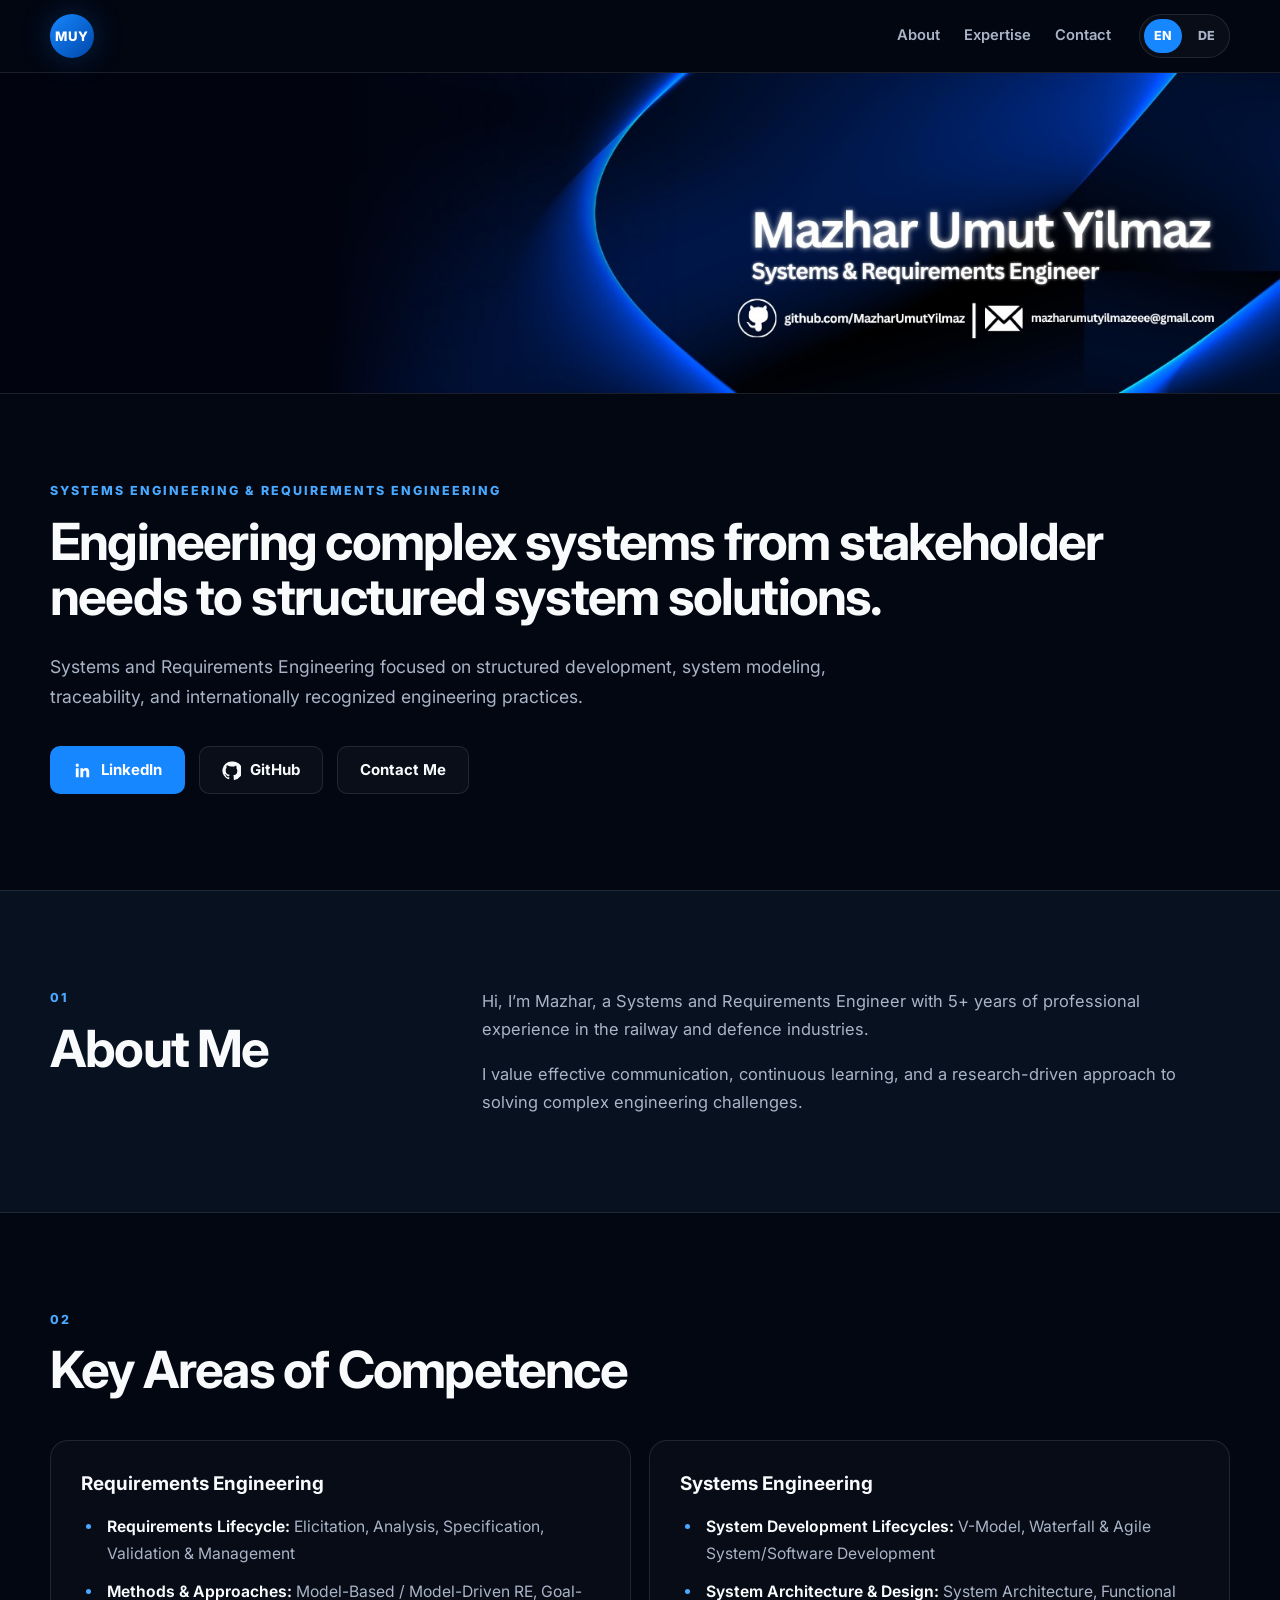
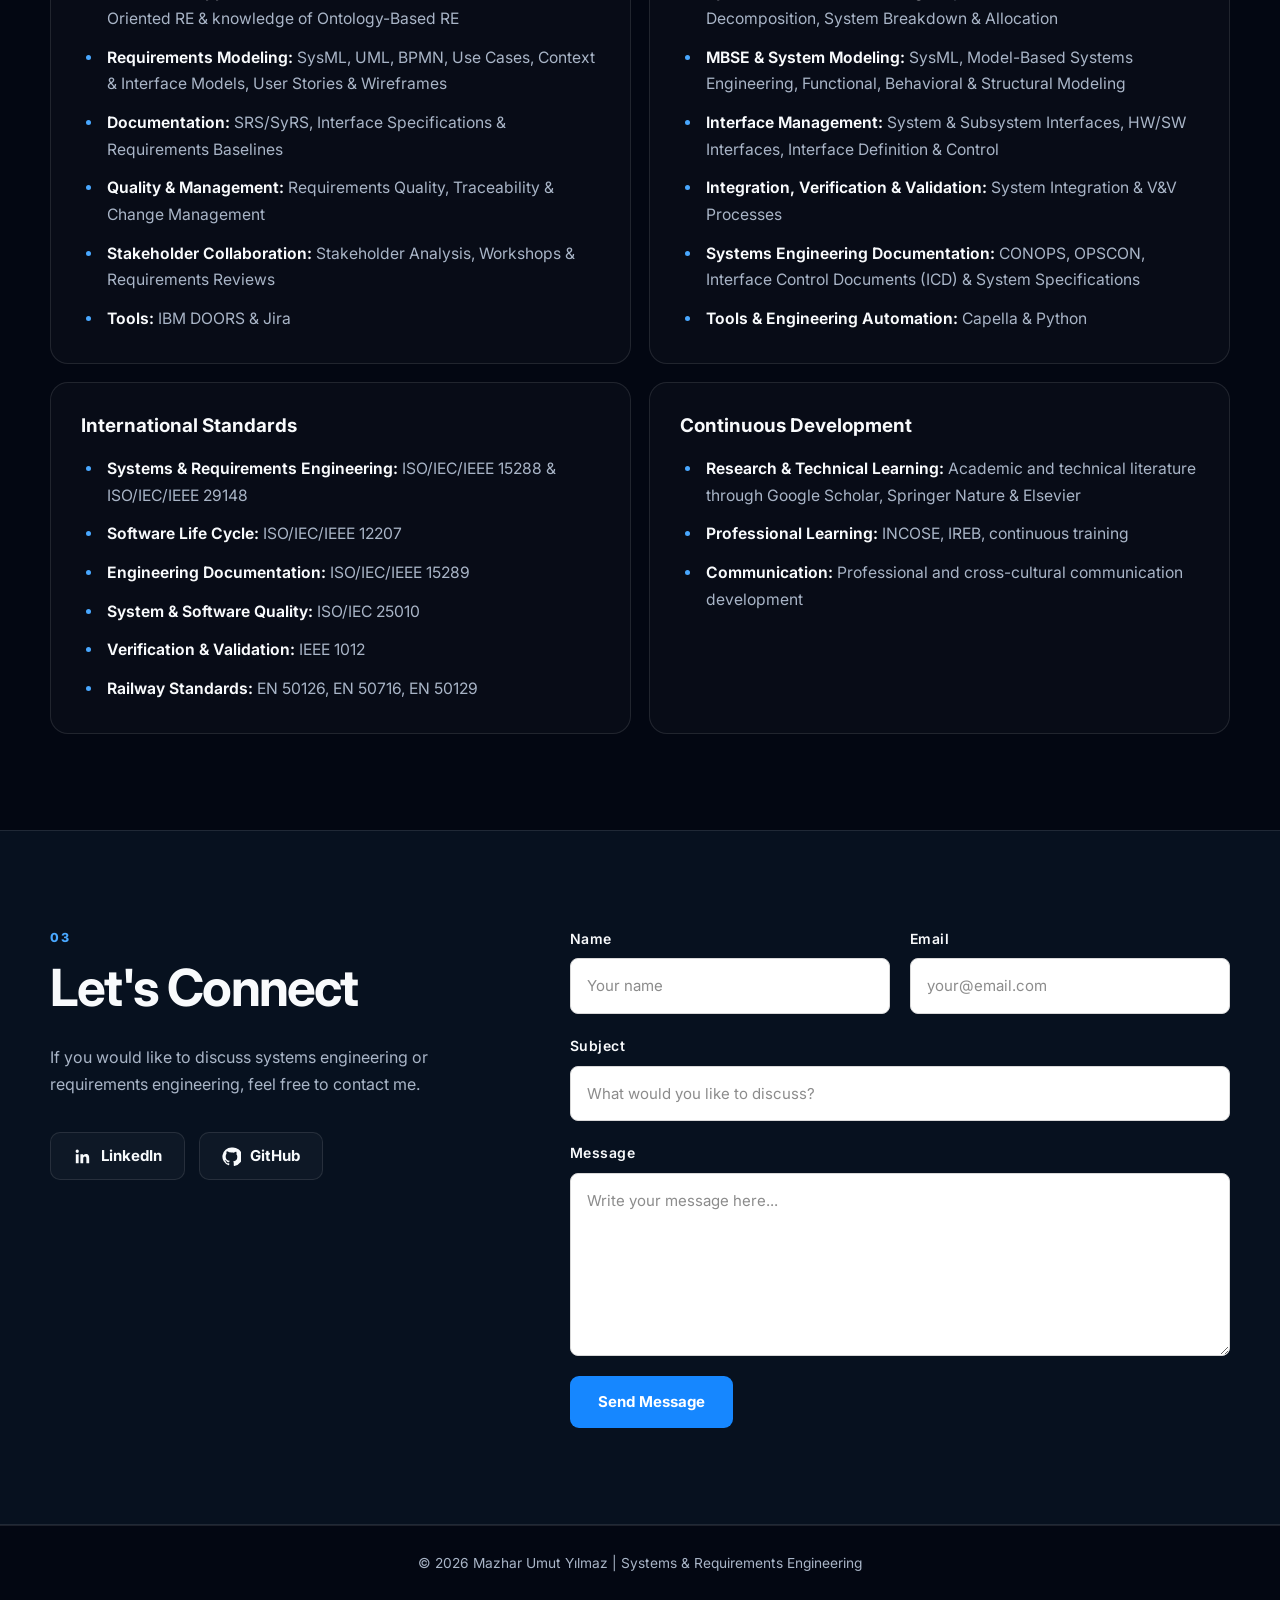
==== commit 0bfcf5e5: "Add files via upload" ====
--- a/index.html
+++ b/index.html
@@ -1,229 +1,821 @@
 <!DOCTYPE html>
 <html lang="en">
+
 <head>
   <meta charset="UTF-8" />
-  <meta name="viewport" content="width=device-width, initial-scale=1.0" />
-
-  <title>Mazhar Umut Yılmaz | Systems & Requirements Engineer</title>
-  <meta name="description" content="Portfolio of Mazhar Umut Yılmaz, Systems & Requirements Engineer." />
-
-  <!-- Replace YOUR-USERNAME below with your actual GitHub username if needed. -->
-  <link rel="canonical" href="https://MazharUmutYilmaz.github.io/" />
-  <link rel="alternate" hreflang="en" href="https://MazharUmutYilmaz.github.io/" />
-  <link rel="alternate" hreflang="de" href="https://MazharUmutYilmaz.github.io/de/" />
-  <link rel="alternate" hreflang="x-default" href="https://MazharUmutYilmaz.github.io/" />
-
-  <link rel="preconnect" href="https://fonts.googleapis.com">
-  <link rel="preconnect" href="https://fonts.gstatic.com" crossorigin>
-  <link href="https://fonts.googleapis.com/css2?family=Inter:wght@400;500;600;700;800&display=swap" rel="stylesheet">
-  <link rel="stylesheet" href="styles.css" />
+
+  <meta
+    name="viewport"
+    content="width=device-width, initial-scale=1.0"
+  />
+
+  <title>
+    Mazhar Umut Yılmaz | Systems & Requirements Engineer
+  </title>
+
+  <meta
+    name="description"
+    content="Professional portfolio of Mazhar Umut Yılmaz, a Systems & Requirements Engineer with experience in the railway and defence industries."
+  />
+
+  <!-- SEO / Language -->
+
+  <link
+    rel="canonical"
+    href="https://MazharUmutYilmaz.github.io/"
+  />
+
+  <link
+    rel="alternate"
+    hreflang="en"
+    href="https://MazharUmutYilmaz.github.io/"
+  />
+
+  <link
+    rel="alternate"
+    hreflang="de"
+    href="https://MazharUmutYilmaz.github.io/de/"
+  />
+
+  <link
+    rel="alternate"
+    hreflang="x-default"
+    href="https://MazharUmutYilmaz.github.io/"
+  />
+
+  <!-- Google Fonts -->
+
+  <link
+    rel="preconnect"
+    href="https://fonts.googleapis.com"
+  />
+
+  <link
+    rel="preconnect"
+    href="https://fonts.gstatic.com"
+    crossorigin
+  />
+
+  <link
+    href="https://fonts.googleapis.com/css2?family=Inter:wght@400;500;600;700;800&display=swap"
+    rel="stylesheet"
+  />
+
+  <!-- CSS -->
+
+  <link
+    rel="stylesheet"
+    href="styles.css"
+  />
+
 </head>
+
+
 <body>
 
+
+  <!-- =========================
+       HEADER
+       ========================= -->
+
   <header class="site-header">
+
     <div class="container nav-wrapper">
-      <a class="brand" href="#home" aria-label="Home">MUY</a>
+
+      <a
+        class="brand"
+        href="#home"
+        aria-label="Home"
+      >
+        MUY
+      </a>
+
 
       <div class="nav-area">
-        <nav class="nav" aria-label="Primary navigation">
-          <a href="#about">About</a>
-          <a href="#skills">Skills</a>
-          <a href="#projects">Projects</a>
-          <a href="#contact">Contact</a>
+
+        <nav
+          class="nav"
+          aria-label="Primary navigation"
+        >
+
+          <a href="#about">
+            About
+          </a>
+
+          <a href="#skills">
+            Expertise
+          </a>
+
+          <a href="#contact">
+            Contact
+          </a>
+
         </nav>
 
-        <div class="language-switcher" aria-label="Language">
-          <a class="active" href="./" lang="en" aria-current="page">EN</a>
-          <a href="de/" lang="de">DE</a>
+
+        <!-- LANGUAGE SWITCHER -->
+
+        <div
+          class="language-switcher"
+          aria-label="Language"
+        >
+
+          <a
+            class="active"
+            href="./"
+            lang="en"
+            aria-current="page"
+          >
+            EN
+          </a>
+
+          <a
+            href="de/"
+            lang="de"
+          >
+            DE
+          </a>
+
         </div>
+
       </div>
+
     </div>
+
   </header>
 
+
+
+  <!-- =========================
+       MAIN
+       ========================= -->
+
   <main id="home">
 
+
+    <!-- =========================
+         HERO IMAGE
+         ========================= -->
+
     <section class="hero">
+
       <img
         src="assets/banner.jpeg"
         alt="Mazhar Umut Yılmaz - Systems & Requirements Engineer"
         class="hero-image"
       />
+
     </section>
 
+
+
+    <!-- =========================
+         INTRO
+         ========================= -->
+
     <section class="section intro-section">
+
       <div class="container">
-        <p class="eyebrow">SYSTEMS ENGINEERING & REQUIREMENTS ENGINEERING</p>
-
-        <h3>Requirements & Systems Engineering activities for developing complex products/systems.</h3>
+
+        <p class="eyebrow">
+          SYSTEMS ENGINEERING & REQUIREMENTS ENGINEERING
+        </p>
+
+
+        <h2>
+          Engineering complex systems from stakeholder needs
+          to structured system solutions.
+        </h2>
+
 
         <p class="lead">
-          Systems & Requirements Engineering 
-          focused on developing complex products/systems with respect to stakeholder needs
-          considering international references.
+          Systems and Requirements Engineering focused on
+          structured development, system modeling, traceability,
+          and internationally recognized engineering practices.
         </p>
 
+
+
+        <!-- SOCIAL / CONTACT BUTTONS -->
+
         <div class="button-row">
-          <a class="button primary" href="#projects">View Projects</a>
-          <a class="button secondary" href="#contact">Contact Me</a>
+
+
+          <!-- LINKEDIN -->
+
+          <a
+            class="button primary social-button"
+            href="https://www.linkedin.com/in/mazharyilmaz/?locale=en-US"
+            target="_blank"
+            rel="noopener noreferrer"
+          >
+
+            <svg
+              class="button-icon"
+              viewBox="0 0 24 24"
+              aria-hidden="true"
+            >
+              <path
+                fill="currentColor"
+                d="M20.447 20.452h-3.554v-5.569c0-1.328-.027-3.037-1.852-3.037-1.853
+                0-2.136 1.445-2.136 2.939v5.667H9.351V9h3.414v1.561h.046c.477-.9
+                1.637-1.85 3.37-1.85 3.601 0 4.267 2.37 4.267
+                5.455v6.286zM5.337 7.433a2.062 2.062 0 1 1
+                0-4.124 2.062 2.062 0 0 1 0 4.124zM7.119
+                20.452H3.555V9h3.564v11.452z"
+              />
+            </svg>
+
+            LinkedIn
+
+          </a>
+
+
+
+          <!-- GITHUB -->
+
+          <a
+            class="button secondary social-button"
+            href="https://github.com/MazharUmutYilmaz"
+            target="_blank"
+            rel="noopener noreferrer"
+          >
+
+            <svg
+              class="button-icon"
+              viewBox="0 0 24 24"
+              aria-hidden="true"
+            >
+              <path
+                fill="currentColor"
+                d="M12 .7a11.5 11.5 0 0 0-3.64 22.41c.58.1.79-.25.79-.56
+                v-2.02c-3.22.7-3.9-1.37-3.9-1.37-.53-1.34-1.29-1.7-1.29-1.7
+                -1.05-.72.08-.71.08-.71 1.16.08 1.77 1.19 1.77
+                1.19 1.04 1.77 2.72 1.26 3.38.96.1-.75.4-1.26.74-1.55
+                -2.57-.29-5.27-1.29-5.27-5.69 0-1.26.45-2.29
+                1.18-3.1-.12-.29-.51-1.47.11-3.06 0 0 .96-.31
+                3.16 1.18A10.95 10.95 0 0 1 12 6.92c.98 0
+                1.96.13 2.88.39 2.2-1.49 3.16-1.18
+                3.16-1.18.62 1.59.23 2.77.11 3.06.74.81
+                1.18 1.84 1.18 3.1 0 4.41-2.71 5.4-5.29
+                5.68.42.36.79 1.08.79 2.18v3.23c0 .31.21.67.8.56A11.5
+                11.5 0 0 0 12 .7z"
+              />
+            </svg>
+
+            GitHub
+
+          </a>
+
+
+
+          <!-- CONTACT -->
+
+          <a
+            class="button secondary"
+            href="#contact"
+          >
+            Contact Me
+          </a>
+
         </div>
+
       </div>
+
     </section>
 
-    <section class="section alt" id="about">
+
+
+    <!-- =========================
+         ABOUT
+         ========================= -->
+
+    <section
+      class="section alt"
+      id="about"
+    >
+
       <div class="container two-column">
+
+
         <div>
-          <p class="section-number">01</p>
-          <h2>About Me</h2>
+
+          <p class="section-number">
+            01
+          </p>
+
+          <h2>
+            About Me
+          </h2>
+
         </div>
 
+
         <div class="content">
-          <p>       
-            Hi, I’m Mazhar, a Systems and Requirements Engineer with 5+ years of professional experience in the railway and defence industries.
-            I value effective communication, continuous learning, and a research-driven approach to solving complex engineering challenges.
+
+          <p>
+            Hi, I’m Mazhar, a Systems and Requirements Engineer
+            with 5+ years of professional experience in the railway
+            and defence industries.
           </p>
+
+
+          <p>
+            I value effective communication, continuous learning,
+            and a research-driven approach to solving complex
+            engineering challenges.
+          </p>
+
+        </div>
+
+      </div>
+
     </section>
 
-    <section class="section alt" id="skills">
-      <div class="container">
-        <p class="section-number">02</p>
-        <h2>Key Areas of Expertise & Skills</h2>
-
-        <div class="cards">
-          <article class="card">
-            <h3>Requirements Engineering</h3>
-            <p>
-              Elicitation, analysis, specification, validation, traceability,
-              prioritization and change management.
-            </p>
-          </article>
-
-          <article class="card">
-            <h3>Systems Engineering</h3>
-            <p>
-              System definition, lifecycle thinking, architecture support,
-              verification planning and stakeholder management.
-            </p>
-          </article>
-
-          <article class="card">
-            <h3>Research and Development</h3>
-            <p>
-              UML, SysML, use cases, context diagrams, functional decomposition
-              and interface modeling.
-            </p>
-          </article>
-
-          <article class="card">
-            <h3>Standards & Tools</h3>
-            <p>
-              ISO/IEC/IEEE 29148, ISO/IEC/IEEE 15288, IBM DOORS, Jira,
-              Confluence and other engineering tools.
-            </p>
-          </article>
+
+
+    <!-- =========================
+     SKILLS & COMPETENCIES
+     ========================= -->
+
+<section
+  class="section"
+  id="skills"
+>
+
+  <div class="container">
+
+    <p class="section-number">
+      02
+    </p>
+
+    <h2>
+      Key Areas of Competence
+    </h2>
+
+
+    <div class="cards">
+
+
+      <!-- =========================
+           REQUIREMENTS ENGINEERING
+           ========================= -->
+
+      <article class="card">
+
+        <h3>
+          Requirements Engineering
+        </h3>
+
+        <ul class="skills-list">
+
+          <li>
+            <strong>Requirements Lifecycle:</strong>
+            Elicitation, Analysis, Specification,
+            Validation & Management
+          </li>
+
+          <li>
+            <strong>Methods & Approaches:</strong>
+            Model-Based / Model-Driven RE,
+            Goal-Oriented RE &
+            knowledge of Ontology-Based RE
+          </li>
+
+          <li>
+            <strong>Requirements Modeling:</strong>
+            SysML, UML, BPMN, Use Cases,
+            Context & Interface Models,
+            User Stories & Wireframes
+          </li>
+
+          <li>
+            <strong>Documentation:</strong>
+            SRS/SyRS, Interface Specifications &
+            Requirements Baselines
+          </li>
+
+          <li>
+            <strong>Quality & Management:</strong>
+            Requirements Quality, Traceability &
+            Change Management
+          </li>
+
+          <li>
+            <strong>Stakeholder Collaboration:</strong>
+            Stakeholder Analysis, Workshops &
+            Requirements Reviews
+          </li>
+
+          <li>
+            <strong>Tools:</strong>
+            IBM DOORS & Jira
+          </li>
+
+        </ul>
+
+      </article>
+
+
+
+      <!-- =========================
+           SYSTEMS ENGINEERING
+           ========================= -->
+
+      <article class="card">
+
+        <h3>
+          Systems Engineering
+        </h3>
+
+        <ul class="skills-list">
+
+          <li>
+            <strong>System Development Lifecycles:</strong>
+            V-Model, Waterfall & Agile
+            System/Software Development
+          </li>
+
+          <li>
+            <strong>System Architecture & Design:</strong>
+            System Architecture, Functional Decomposition,
+            System Breakdown & Allocation
+          </li>
+
+          <li>
+            <strong>MBSE & System Modeling:</strong>
+            SysML, Model-Based Systems Engineering,
+            Functional, Behavioral & Structural Modeling
+          </li>
+
+          <li>
+            <strong>Interface Management:</strong>
+            System & Subsystem Interfaces,
+            HW/SW Interfaces,
+            Interface Definition & Control
+          </li>
+
+          <li>
+            <strong>Integration, Verification & Validation:</strong>
+            System Integration & V&V Processes
+          </li>
+
+          <li>
+            <strong>Systems Engineering Documentation:</strong>
+            CONOPS, OPSCON,
+            Interface Control Documents (ICD) &
+            System Specifications
+          </li>
+
+          <li>
+            <strong>Tools & Engineering Automation:</strong>
+            Capella & Python
+          </li>
+
+        </ul>
+
+      </article>
+
+
+
+      <!-- =========================
+           INTERNATIONAL STANDARDS
+           ========================= -->
+
+      <article class="card">
+
+        <h3>
+          International Standards
+        </h3>
+
+        <ul class="skills-list">
+
+          <li>
+            <strong>Systems & Requirements Engineering:</strong>
+            ISO/IEC/IEEE 15288 &
+            ISO/IEC/IEEE 29148
+          </li>
+
+          <li>
+            <strong>Software Life Cycle:</strong>
+            ISO/IEC/IEEE 12207
+          </li>
+
+          <li>
+            <strong>Engineering Documentation:</strong>
+            ISO/IEC/IEEE 15289
+          </li>
+
+          <li>
+            <strong>System & Software Quality:</strong>
+            ISO/IEC 25010
+          </li>
+
+          <li>
+            <strong>Verification & Validation:</strong>
+            IEEE 1012
+          </li>
+
+          <li>
+            <strong>Railway Standards:</strong>
+            EN 50126, EN 50716, EN 50129
+          </li>
+
+        </ul>
+
+      </article>
+
+
+
+      <!-- =========================
+           CONTINUOUS DEVELOPMENT
+           ========================= -->
+
+      <article class="card">
+
+        <h3>
+          Continuous Development
+        </h3>
+
+        <ul class="skills-list">
+
+          <li>
+            <strong>Research & Technical Learning:</strong>
+            Academic and technical literature through
+            Google Scholar, Springer Nature & Elsevier
+          </li>
+
+          <li>
+            <strong>Professional Learning:</strong>
+            INCOSE, IREB, continuous training
+          </li>
+
+          <li>
+            <strong>Communication:</strong>
+            Professional and cross-cultural
+            communication development
+          </li>
+
+        </ul>
+
+      </article>
+
+
+    </div>
+
+  </div>
+
+</section>
+
+    <!-- =========================
+         CONTACT
+         ========================= -->
+
+    <section
+      class="section alt contact-section"
+      id="contact"
+    >
+
+      <div class="container contact-box">
+
+
+        <!-- CONTACT INFO -->
+
+        <div class="contact-info">
+
+          <p class="section-number">
+            03
+          </p>
+
+
+          <h2>
+            Let's Connect
+          </h2>
+
+
+          <p>
+            If you would like to discuss systems engineering or
+            requirements engineering,
+            feel free to contact me.
+          </p>
+
+
+
+          <!-- BUTTONS -->
+
+          <div class="button-row">
+
+
+            <!-- LINKEDIN -->
+
+            <a
+              class="button secondary social-button"
+              href="https://www.linkedin.com/in/mazharyilmaz/?locale=en-US"
+              target="_blank"
+              rel="noopener noreferrer"
+            >
+
+              <svg
+                class="button-icon"
+                viewBox="0 0 24 24"
+                aria-hidden="true"
+              >
+                <path
+                  fill="currentColor"
+                  d="M20.447 20.452h-3.554v-5.569c0-1.328-.027-3.037-1.852-3.037-1.853
+                  0-2.136 1.445-2.136 2.939v5.667H9.351V9h3.414v1.561h.046c.477-.9
+                  1.637-1.85 3.37-1.85 3.601 0 4.267 2.37 4.267
+                  5.455v6.286zM5.337 7.433a2.062 2.062 0 1 1
+                  0-4.124 2.062 2.062 0 0 1 0 4.124zM7.119
+                  20.452H3.555V9h3.564v11.452z"
+                />
+              </svg>
+
+              LinkedIn
+
+            </a>
+
+
+
+            <!-- GITHUB -->
+
+            <a
+              class="button secondary social-button"
+              href="https://github.com/MazharUmutYilmaz"
+              target="_blank"
+              rel="noopener noreferrer"
+            >
+
+              <svg
+                class="button-icon"
+                viewBox="0 0 24 24"
+                aria-hidden="true"
+              >
+                <path
+                  fill="currentColor"
+                  d="M12 .7a11.5 11.5 0 0 0-3.64 22.41c.58.1.79-.25.79-.56
+                  v-2.02c-3.22.7-3.9-1.37-3.9-1.37-.53-1.34-1.29-1.7-1.29-1.7
+                  -1.05-.72.08-.71.08-.71 1.16.08 1.77 1.19 1.77
+                  1.19 1.04 1.77 2.72 1.26 3.38.96.1-.75.4-1.26.74-1.55
+                  -2.57-.29-5.27-1.29-5.27-5.69 0-1.26.45-2.29
+                  1.18-3.1-.12-.29-.51-1.47.11-3.06 0 0 .96-.31
+                  3.16 1.18A10.95 10.95 0 0 1 12 6.92c.98 0
+                  1.96.13 2.88.39 2.2-1.49 3.16-1.18
+                  3.16-1.18.62 1.59.23 2.77.11 3.06.74.81
+                  1.18 1.84 1.18 3.1 0 4.41-2.71 5.4-5.29
+                  5.68.42.36.79 1.08.79 2.18v3.23c0 .31.21.67.8.56A11.5
+                  11.5 0 0 0 12 .7z"
+                />
+              </svg>
+
+              GitHub
+
+            </a>
+
+
+          </div>
+
         </div>
-      </div>
-    </section>
-
-    <section class="section alt" id="projects">
-      <div class="container two-column">
-        <div>
-          <p class="section-number">03</p>
-          <h2>Projects</h2>
-        </div>
-
-        <div class="content">
-          <p>       
-            I develop projects in a variety of fields such as Engineering, Finance, Language Learning, Automation.
-          </p>
-    </section>
-
-    <section class="section contact-section" id="contact">
-      <div class="container contact-box">
-    
-        <div class="contact-info">
-          <p class="section-number">04</p>
-          <h2>Let's Connect</h2>
-    
-          <p>
-            If you would like to discuss systems engineering, requirements
-            engineering or potential opportunities, feel free to contact me.
-          </p>
-        </div>
-
-    
+
+
+
+        <!-- =========================
+             CONTACT FORM
+             ========================= -->
+
         <form
-        class="contact-form"
-        action="https://formspree.io/f/mnparwvd"
-        method="POST"
-      >
-      
-        <div class="form-row">
-      
+          class="contact-form"
+          action="https://formspree.io/f/mnparwvd"
+          method="POST"
+        >
+
+
+          <!-- NAME + EMAIL -->
+
+          <div class="form-row">
+
+
+            <div class="form-group">
+
+              <label for="name">
+                Name
+              </label>
+
+              <input
+                type="text"
+                id="name"
+                name="name"
+                placeholder="Your name"
+                autocomplete="name"
+                required
+              />
+
+            </div>
+
+
+
+            <div class="form-group">
+
+              <label for="email">
+                Email
+              </label>
+
+              <input
+                type="email"
+                id="email"
+                name="email"
+                placeholder="your@email.com"
+                autocomplete="email"
+                required
+              />
+
+            </div>
+
+
+          </div>
+
+
+
+          <!-- SUBJECT -->
+
           <div class="form-group">
-            <label for="name">Name</label>
-      
+
+            <label for="subject">
+              Subject
+            </label>
+
             <input
               type="text"
-              id="name"
-              name="name"
-              placeholder="Your name"
+              id="subject"
+              name="subject"
+              placeholder="What would you like to discuss?"
               required
-            >
+            />
+
           </div>
-      
+
+
+
+          <!-- MESSAGE -->
+
           <div class="form-group">
-            <label for="email">Email</label>
-      
-            <input
-              type="email"
-              id="email"
-              name="email"
-              placeholder="your@email.com"
+
+            <label for="message">
+              Message
+            </label>
+
+            <textarea
+              id="message"
+              name="message"
+              rows="6"
+              placeholder="Write your message here..."
               required
-            >
+            ></textarea>
+
           </div>
-      
-        </div>
-      
-        <div class="form-group">
-          <label for="subject">Subject</label>
-      
-          <input
-            type="text"
-            id="subject"
-            name="subject"
-            placeholder="What would you like to discuss?"
-            required
+
+
+
+          <!-- SEND -->
+
+          <button
+            type="submit"
+            class="contact-button"
           >
-        </div>
-      
-        <div class="form-group">
-          <label for="message">Message</label>
-      
-          <textarea
-            id="message"
-            name="message"
-            rows="6"
-            placeholder="Write your message here..."
-            required
-          ></textarea>
-        </div>
-      
-        <button type="submit" class="contact-button">
-          Send Message
-        </button>
-      
-      </form>
-    
+            Send Message
+          </button>
+
+
+        </form>
+
+
       </div>
+
     </section>
+
+
   </main>
 
+
+
+  <!-- =========================
+       FOOTER
+       ========================= -->
+
   <footer class="footer">
+
     <div class="container">
-      <p>© 2026 Mazhar Umut Yılmaz. Built for GitHub Pages.</p>
+
+      <p>
+        © 2026 Mazhar Umut Yılmaz |
+        Systems & Requirements Engineering
+      </p>
+
     </div>
+
   </footer>
 
+
 </body>
-</html>
+
+</html>
--- a/styles.css
+++ b/styles.css
@@ -1,17 +1,27 @@
 /* =========================
    EASY CUSTOMIZATION
    ========================= */
+
 :root {
   --bg: #030712;
   --bg-alt: #07111f;
   --card: #0b1628;
+
   --text: #f8fafc;
   --muted: #a9b5c7;
+
   --line: rgba(255, 255, 255, 0.10);
+
   --accent: #1687ff;
   --accent-2: #49a8ff;
+
   --max-width: 1180px;
 }
+
+
+/* =========================
+   GLOBAL RESET
+   ========================= */
 
 * {
   box-sizing: border-box;
@@ -23,8 +33,10 @@
 
 body {
   margin: 0;
+
   background: var(--bg);
   color: var(--text);
+
   font-family: "Inter", Arial, sans-serif;
   line-height: 1.7;
 }
@@ -39,89 +51,183 @@
   max-width: 100%;
 }
 
+button,
+input,
+textarea {
+  font: inherit;
+}
+
+
+/* =========================
+   ACCESSIBILITY
+   ========================= */
+
+a:focus-visible,
+button:focus-visible,
+input:focus-visible,
+textarea:focus-visible {
+  outline: 2px solid var(--accent-2);
+  outline-offset: 3px;
+}
+
+
+/* =========================
+   CONTAINER
+   ========================= */
+
 .container {
-  width: min(calc(100% - 40px), var(--max-width));
+  width: min(
+    calc(100% - 40px),
+    var(--max-width)
+  );
+
   margin: 0 auto;
 }
 
-/* HEADER */
+
+/* =========================
+   HEADER
+   ========================= */
+
 .site-header {
   position: sticky;
   top: 0;
+
   z-index: 100;
+
   background: rgba(3, 7, 18, 0.88);
+
   backdrop-filter: blur(14px);
+  -webkit-backdrop-filter: blur(14px);
+
   border-bottom: 1px solid var(--line);
 }
 
 .nav-wrapper {
   min-height: 72px;
+
   display: flex;
   align-items: center;
   justify-content: space-between;
+
   gap: 24px;
 }
+
+
+/* =========================
+   BRAND
+   ========================= */
 
 .brand {
   width: 44px;
   height: 44px;
+
   flex: 0 0 auto;
+
   display: grid;
   place-items: center;
+
   border-radius: 50%;
+
+  color: #fff;
+
   font-size: 0.82rem;
   font-weight: 800;
   letter-spacing: 0.05em;
-  background: linear-gradient(135deg, var(--accent), #0047a8);
-  box-shadow: 0 0 30px rgba(22, 135, 255, 0.25);
-}
+
+  background: linear-gradient(
+    135deg,
+    var(--accent),
+    #0047a8
+  );
+
+  box-shadow:
+    0 0 30px rgba(22, 135, 255, 0.25);
+
+  transition:
+    transform 0.2s ease,
+    box-shadow 0.2s ease;
+}
+
+.brand:hover {
+  transform: translateY(-1px);
+
+  box-shadow:
+    0 0 36px rgba(22, 135, 255, 0.35);
+}
+
+
+/* =========================
+   NAVIGATION
+   ========================= */
 
 .nav-area {
+  min-width: 0;
+
   display: flex;
   align-items: center;
   justify-content: flex-end;
+
   gap: 28px;
-  min-width: 0;
 }
 
 .nav {
   display: flex;
   flex-wrap: wrap;
+
   gap: 24px;
 }
 
 .nav a {
   color: var(--muted);
+
   font-size: 0.92rem;
   font-weight: 600;
-  transition: 0.2s ease;
+
+  transition: color 0.2s ease;
 }
 
 .nav a:hover {
   color: var(--text);
 }
 
-/* LANGUAGE SWITCHER */
+
+/* =========================
+   LANGUAGE SWITCHER
+   ========================= */
+
 .language-switcher {
   display: inline-flex;
   align-items: center;
+
   gap: 5px;
+
   padding: 4px;
+
   border: 1px solid var(--line);
   border-radius: 999px;
-  background: rgba(255,255,255,0.03);
+
+  background: rgba(255, 255, 255, 0.03);
+
   white-space: nowrap;
 }
 
 .language-switcher a {
   min-width: 38px;
+
   padding: 6px 10px;
+
   border-radius: 999px;
+
   color: var(--muted);
+
   font-size: 0.78rem;
   font-weight: 800;
   text-align: center;
-  transition: 0.2s ease;
+
+  transition:
+    color 0.2s ease,
+    background 0.2s ease;
 }
 
 .language-switcher a:hover {
@@ -130,30 +236,44 @@
 
 .language-switcher a.active {
   color: #fff;
+
   background: var(--accent);
 }
 
-/* HERO */
+
+/* =========================
+   HERO IMAGE
+   ========================= */
+
 .hero {
   width: 100%;
+
   overflow: hidden;
+
   border-bottom: 1px solid var(--line);
+
   background: #020610;
 }
 
 .hero-image {
   width: 100%;
   height: auto;
+
   object-fit: cover;
 }
 
-/* SECTIONS */
+
+/* =========================
+   GENERAL SECTIONS
+   ========================= */
+
 .section {
   padding: 96px 0;
 }
 
 .section.alt {
   background: var(--bg-alt);
+
   border-top: 1px solid var(--line);
   border-bottom: 1px solid var(--line);
 }
@@ -161,14 +281,27 @@
 .intro-section {
   padding-top: 86px;
 }
+
+
+/* =========================
+   SECTION LABELS
+   ========================= */
 
 .eyebrow,
 .section-number {
   color: var(--accent-2);
+
   font-size: 0.78rem;
   font-weight: 800;
+
   letter-spacing: 0.16em;
-}
+  text-transform: uppercase;
+}
+
+
+/* =========================
+   TYPOGRAPHY
+   ========================= */
 
 h1,
 h2,
@@ -178,28 +311,50 @@
 }
 
 h1 {
-  max-width: 900px;
+  max-width: 950px;
+
   margin-bottom: 26px;
-  font-size: clamp(2.4rem, 5vw, 5rem);
+
+  font-size: clamp(
+    2.4rem,
+    5vw,
+    5rem
+  );
+
   line-height: 1.03;
+
   letter-spacing: -0.045em;
 }
 
 h2 {
   margin-bottom: 28px;
-  font-size: clamp(2rem, 4vw, 3.4rem);
+
+  font-size: clamp(
+    2rem,
+    4vw,
+    3.4rem
+  );
+
   line-height: 1.08;
+
   letter-spacing: -0.035em;
 }
 
 h3 {
   margin-bottom: 10px;
+
   font-size: 1.18rem;
+
+  line-height: 1.35;
 }
 
 .lead {
   max-width: 850px;
+
+  margin-bottom: 0;
+
   color: var(--muted);
+
   font-size: 1.1rem;
 }
 
@@ -207,34 +362,71 @@
   color: var(--muted);
 }
 
+
+/* =========================
+   TWO COLUMN LAYOUT
+   ========================= */
+
 .two-column {
   display: grid;
-  grid-template-columns: 0.8fr 1.7fr;
+
+  grid-template-columns:
+    0.8fr
+    1.7fr;
+
   gap: 80px;
+}
+
+.content {
+  max-width: 820px;
 }
 
 .content p {
   color: var(--muted);
+
   font-size: 1.03rem;
 }
 
-/* BUTTONS */
+.content p:last-child {
+  margin-bottom: 0;
+}
+
+
+/* =========================
+   BUTTONS
+   ========================= */
+
 .button-row {
   display: flex;
   flex-wrap: wrap;
+
   gap: 14px;
+
   margin-top: 34px;
 }
 
 .button {
+  min-height: 48px;
+
+  padding: 0 22px;
+
   display: inline-flex;
   align-items: center;
   justify-content: center;
-  min-height: 48px;
-  padding: 0 22px;
+
+  border: 1px solid transparent;
   border-radius: 10px;
+
+  font-size: 0.94rem;
   font-weight: 700;
-  transition: transform 0.2s ease, opacity 0.2s ease;
+
+  white-space: nowrap;
+
+  transition:
+    transform 0.2s ease,
+    opacity 0.2s ease,
+    border-color 0.2s ease,
+    background 0.2s ease;
 }
 
 .button:hover {
@@ -242,173 +434,270 @@
 }
 
 .button.primary {
+  color: #fff;
+
   background: var(--accent);
 }
 
+.button.primary:hover {
+  opacity: 0.9;
+}
+
 .button.secondary {
-  border: 1px solid var(--line);
-  background: rgba(255,255,255,0.03);
-}
-
-/* EXPERIENCE */
-.timeline {
-  margin-top: 46px;
-  border-top: 1px solid var(--line);
-}
-
-.timeline-item {
-  display: grid;
-  grid-template-columns: 220px 1fr;
-  gap: 50px;
-  padding: 34px 0;
-  border-bottom: 1px solid var(--line);
-}
-
-.timeline-date {
-  color: var(--accent-2);
-  font-weight: 700;
-}
-
-.timeline-item p {
-  max-width: 760px;
-  color: var(--muted);
-}
-
-/* SKILLS */
+  border-color: var(--line);
+
+  background: rgba(255, 255, 255, 0.03);
+}
+
+.button.secondary:hover {
+  border-color: rgba(73, 168, 255, 0.45);
+
+  background: rgba(255, 255, 255, 0.06);
+}
+
+
+/* =========================
+   BUTTON ICONS
+   ========================= */
+
+.social-button {
+  gap: 9px;
+}
+
+.button-icon {
+  width: 19px;
+  height: 19px;
+
+  flex: 0 0 auto;
+}
+
+
+/* =========================
+   EXPERTISE / SKILLS CARDS
+   ========================= */
+
 .cards {
   display: grid;
-  grid-template-columns: repeat(2, 1fr);
+
+  grid-template-columns:
+    repeat(2, minmax(0, 1fr));
+
   gap: 18px;
+
   margin-top: 42px;
 }
 
-.card,
-.project-card {
+.card {
+  min-width: 0;
+
+  padding: 30px;
+
   border: 1px solid var(--line);
   border-radius: 18px;
-  background: rgba(255,255,255,0.025);
-}
-
-.card {
-  padding: 30px;
-}
-
-.card p {
+
+  background: rgba(255, 255, 255, 0.025);
+
+  transition:
+    transform 0.2s ease,
+    border-color 0.2s ease,
+    background 0.2s ease;
+}
+
+.card:hover {
+  transform: translateY(-2px);
+
+  border-color: rgba(73, 168, 255, 0.25);
+
+  background: rgba(255, 255, 255, 0.035);
+}
+
+.card h3 {
+  margin-bottom: 18px;
+
+  color: var(--text);
+}
+
+
+/* =========================
+   CONTINUOUS DEVELOPMENT CARD
+   ========================= */
+
+/*
+   The third card spans both columns
+   on desktop.
+*/
+
+/* =========================
+   SKILLS LIST
+   ========================= */
+
+.skills-list {
+  margin: 0;
+
+  padding-left: 22px;
+
+  color: var(--muted);
+
+  font-size: 0.98rem;
+
+  line-height: 1.7;
+}
+
+.skills-list li {
+  padding-left: 4px;
+
+  margin-bottom: 12px;
+}
+
+.skills-list li:last-child {
   margin-bottom: 0;
+}
+
+.skills-list li::marker {
+  color: var(--accent-2);
+}
+
+.skills-list strong {
+  color: var(--text);
+
+  font-weight: 650;
+}
+
+
+/* =========================
+   CONTACT SECTION
+   ========================= */
+
+.contact-box {
+  display: grid;
+
+  grid-template-columns:
+    minmax(0, 0.8fr)
+    minmax(0, 1.2fr);
+
+  align-items: start;
+
+  gap: 80px;
+}
+
+.contact-info {
+  min-width: 0;
+}
+
+.contact-info p:not(.section-number) {
+  max-width: 520px;
+
   color: var(--muted);
 }
 
-/* PROJECTS */
-.project-grid {
-  display: grid;
-  grid-template-columns: repeat(3, 1fr);
-  gap: 18px;
-  margin-top: 42px;
-}
-
-.project-card {
-  min-height: 290px;
-  padding: 28px;
+
+/* =========================
+   CONTACT FORM
+   ========================= */
+
+.contact-form {
+  width: 100%;
+
   display: flex;
   flex-direction: column;
-}
-
-.project-card p {
-  color: var(--muted);
-  flex-grow: 1;
-}
-
-.project-card a {
-  color: var(--accent-2);
-  font-weight: 700;
-}
-
-.tag {
-  width: fit-content;
-  margin-bottom: 24px;
-  padding: 6px 10px;
-  border: 1px solid rgba(73, 168, 255, 0.3);
-  border-radius: 999px;
-  color: var(--accent-2);
-  font-size: 0.72rem;
-  font-weight: 700;
-}
-
-/* =========================
-   CONTACT FORM
-   ========================= */
-
-.contact-form {
-  margin-top: 40px;
-  width: 100%;
+
+  gap: 20px;
+}
+
+.form-row {
+  display: grid;
+
+  grid-template-columns:
+    repeat(2, minmax(0, 1fr));
+
+  gap: 20px;
+}
+
+.form-group {
+  min-width: 0;
+
   display: flex;
   flex-direction: column;
-  gap: 20px;
-}
-
-.form-row {
-  display: grid;
-  grid-template-columns: repeat(2, 1fr);
-  gap: 20px;
-}
-
-.form-group {
-  display: flex;
-  flex-direction: column;
+
   gap: 8px;
 }
 
 .form-group label {
+  color: var(--text);
+
   font-size: 14px;
   font-weight: 600;
-  letter-spacing: 0.5px;
+
+  letter-spacing: 0.03em;
 }
 
 .form-group input,
 .form-group textarea {
   width: 100%;
+
   padding: 14px 16px;
+
+  color: #222;
+
+  background: #fff;
+
+  border: 1px solid #d8d8d8;
+  border-radius: 8px;
+
+  outline: none;
 
   font-family: inherit;
   font-size: 15px;
-
-  border: 1px solid #d8d8d8;
-  border-radius: 8px;
-
-  background: transparent;
-
-  outline: none;
 
   transition:
     border-color 0.2s ease,
     box-shadow 0.2s ease;
 }
 
+.form-group input::placeholder,
+.form-group textarea::placeholder {
+  color: #8c8c8c;
+
+  opacity: 1;
+}
+
 .form-group input:focus,
 .form-group textarea:focus {
-  border-color: #333;
-  box-shadow: 0 0 0 3px rgba(0, 0, 0, 0.06);
+  border-color: var(--accent);
+
+  box-shadow:
+    0 0 0 3px
+    rgba(22, 135, 255, 0.15);
 }
 
 .form-group textarea {
+  min-height: 150px;
+
   resize: vertical;
-  min-height: 150px;
-}
+}
+
+
+/* =========================
+   CONTACT BUTTON
+   ========================= */
 
 .contact-button {
   align-self: flex-start;
 
+  min-height: 48px;
+
   padding: 13px 28px;
 
   border: none;
-  border-radius: 8px;
-
-  background: #111;
+  border-radius: 9px;
+
   color: #fff;
+
+  background: var(--accent);
 
   font-family: inherit;
   font-size: 15px;
-  font-weight: 600;
+  font-weight: 700;
 
   cursor: pointer;
 
@@ -419,23 +708,42 @@
 
 .contact-button:hover {
   transform: translateY(-2px);
-  opacity: 0.85;
-}
-
-/* Mobile */
-
-@media (max-width: 768px) {
-  .form-row {
-    grid-template-columns: 1fr;
-  }
-
-  .contact-button {
-    width: 100%;
-  }
-}
-
-/* RESPONSIVE */
+
+  opacity: 0.9;
+}
+
+
+/* =========================
+   FOOTER
+   ========================= */
+
+.footer {
+  border-top: 1px solid var(--line);
+
+  background: var(--bg);
+}
+
+.footer .container {
+  padding-top: 26px;
+  padding-bottom: 26px;
+}
+
+.footer p {
+  margin: 0;
+
+  color: var(--muted);
+
+  font-size: 0.86rem;
+  text-align: center;
+}
+
+
+/* =========================
+   RESPONSIVE - 980px
+   ========================= */
+
 @media (max-width: 980px) {
+
   .nav-area {
     gap: 16px;
   }
@@ -447,30 +755,68 @@
   .nav a {
     font-size: 0.82rem;
   }
-}
+
+}
+
+
+/* =========================
+   RESPONSIVE - 900px
+   ========================= */
 
 @media (max-width: 900px) {
+
   .two-column,
   .contact-box {
     grid-template-columns: 1fr;
+
     gap: 30px;
-  }
-
-  .project-grid {
-    grid-template-columns: 1fr;
   }
 
   .cards {
     grid-template-columns: 1fr;
   }
 
-  .timeline-item {
+  /*
+     Continuous Development returns
+     to normal single-column behavior.
+  */
+
+  }
+
+
+/* =========================
+   RESPONSIVE - 768px
+   ========================= */
+
+@media (max-width: 768px) {
+
+  .form-row {
     grid-template-columns: 1fr;
-    gap: 8px;
-  }
-}
+  }
+
+  .contact-button {
+    width: 100%;
+  }
+
+  .skills-list {
+    padding-left: 20px;
+
+    font-size: 0.95rem;
+  }
+
+  .skills-list li {
+    margin-bottom: 10px;
+  }
+
+}
+
+
+/* =========================
+   RESPONSIVE - 760px
+   ========================= */
 
 @media (max-width: 760px) {
+
   .site-header {
     position: static;
   }
@@ -479,6 +825,11 @@
     padding: 14px 0;
   }
 
+  /*
+     Hide normal navigation on smaller
+     screens, keep language switcher.
+  */
+
   .nav {
     display: none;
   }
@@ -487,18 +838,107 @@
     padding: 72px 0;
   }
 
+  .intro-section {
+    padding-top: 64px;
+  }
+
   h1 {
-    font-size: clamp(2.2rem, 12vw, 3.8rem);
-  }
-}
+    font-size: clamp(
+      2.2rem,
+      12vw,
+      3.8rem
+    );
+  }
+
+  .card {
+    padding: 24px;
+  }
+
+  .button-row {
+    margin-top: 28px;
+  }
+
+}
+
+
+/* =========================
+   RESPONSIVE - 600px
+   ========================= */
+
+@media (max-width: 600px) {
+
+  .button-row {
+    align-items: stretch;
+  }
+
+  .button {
+    flex: 1 1 auto;
+  }
+
+}
+
+
+/* =========================
+   RESPONSIVE - 520px
+   ========================= */
 
 @media (max-width: 520px) {
+
   .container {
-    width: min(calc(100% - 28px), var(--max-width));
+    width: min(
+      calc(100% - 28px),
+      var(--max-width)
+    );
   }
 
   .hero-image {
     min-height: 170px;
+
+    object-fit: cover;
     object-position: center;
   }
-}
+
+  .section {
+    padding: 60px 0;
+  }
+
+  .card {
+    padding: 22px;
+  }
+
+  .skills-list {
+    padding-left: 18px;
+
+    font-size: 0.92rem;
+
+    line-height: 1.65;
+  }
+
+  .button-row {
+    flex-direction: column;
+  }
+
+  .button {
+    width: 100%;
+  }
+
+}
+
+
+/* =========================
+   REDUCED MOTION
+   ========================= */
+
+@media (prefers-reduced-motion: reduce) {
+
+  html {
+    scroll-behavior: auto;
+  }
+
+  *,
+  *::before,
+  *::after {
+    transition-duration: 0.01ms !important;
+  }
+
+}
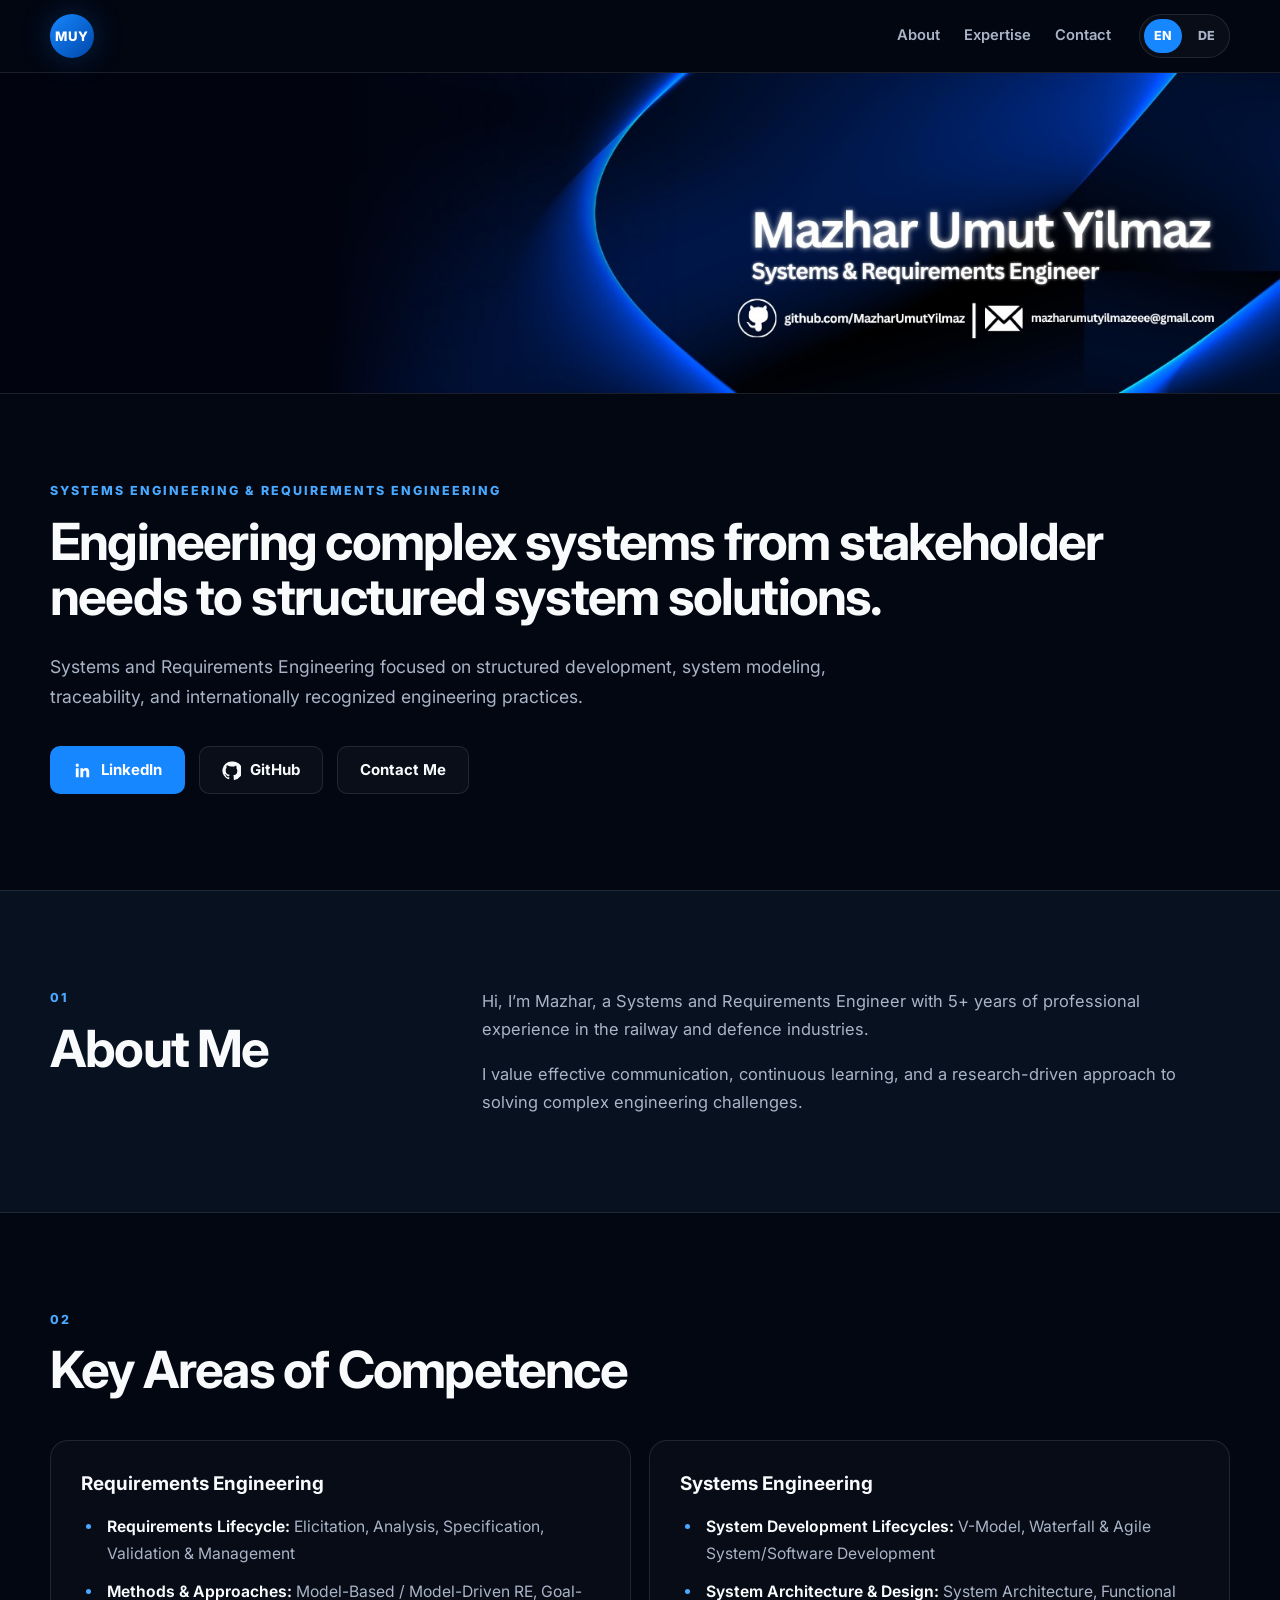
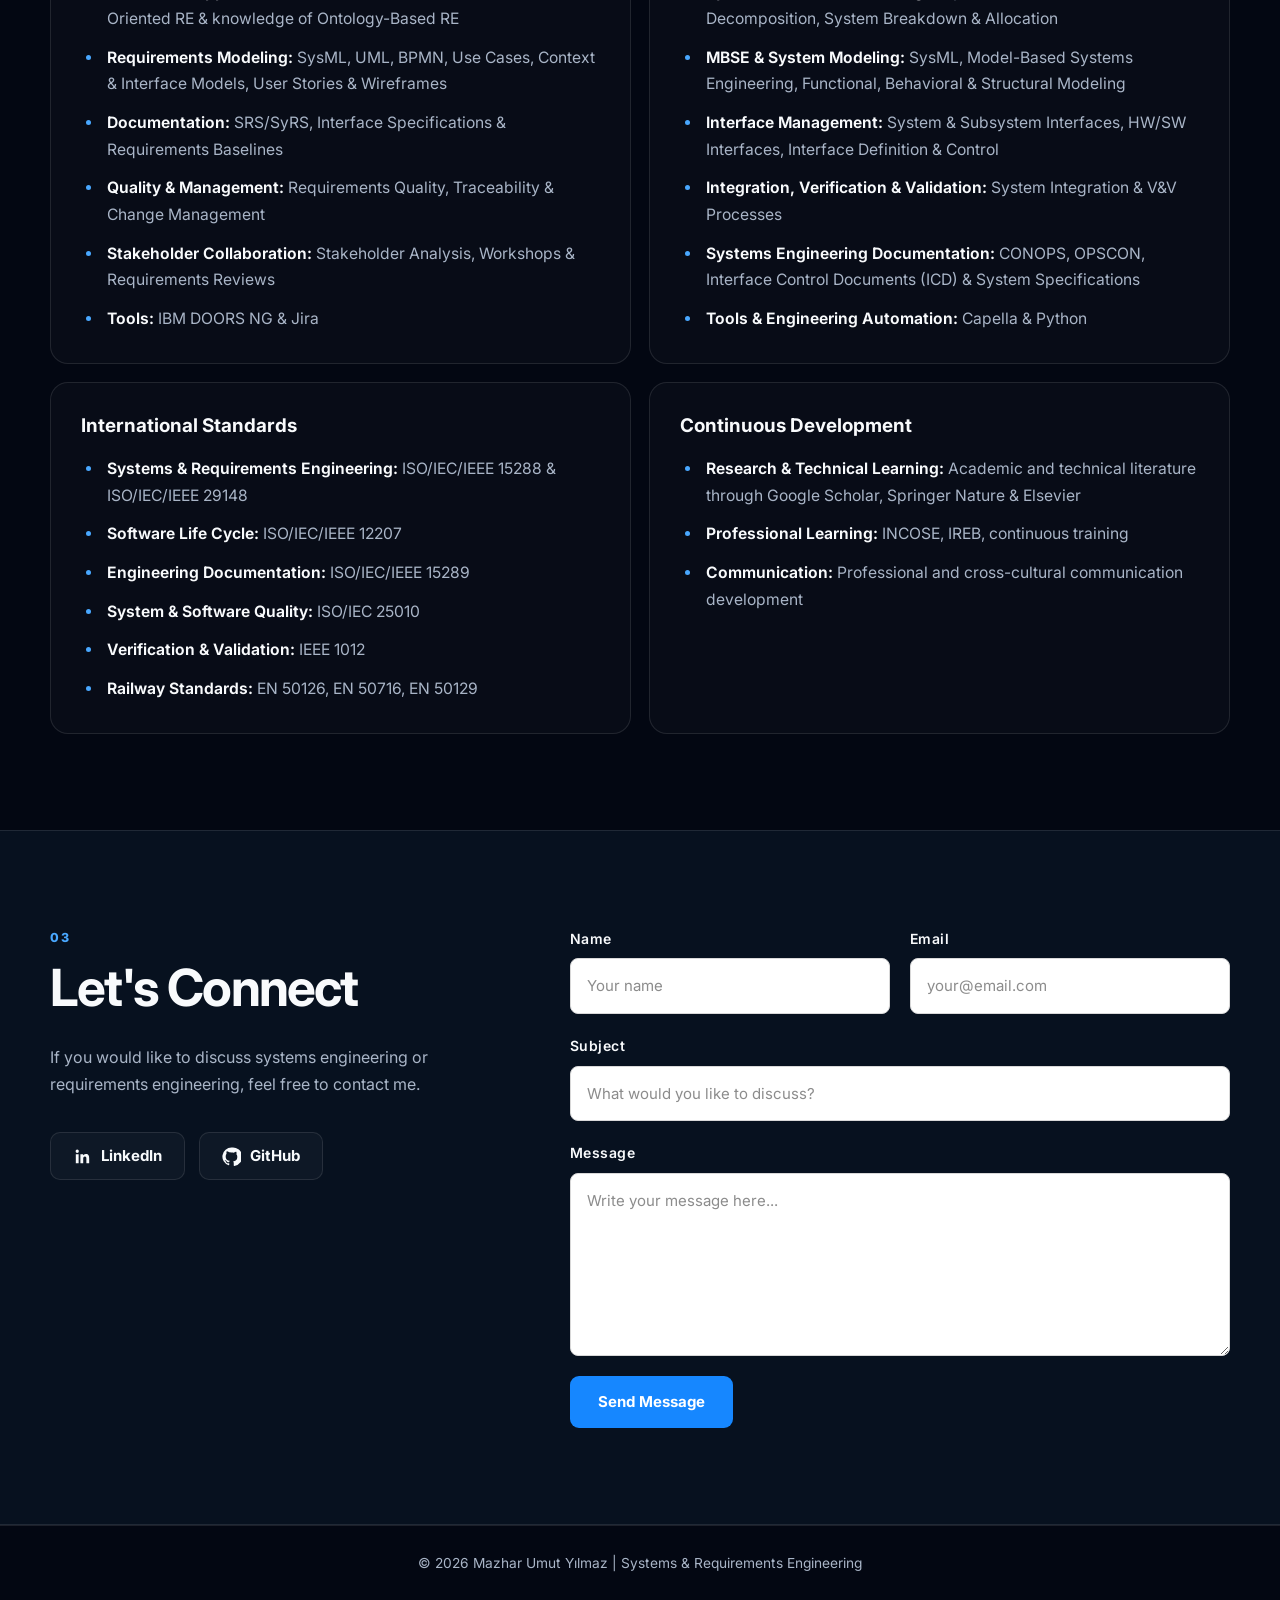
==== commit b35a8e31: "Update index.html" ====
--- a/index.html
+++ b/index.html
@@ -409,7 +409,7 @@
 
           <li>
             <strong>Tools:</strong>
-            IBM DOORS & Jira
+            IBM DOORS NG & Jira
           </li>
 
         </ul>
@@ -818,4 +818,4 @@
 
 </body>
 
-</html>+</html>
